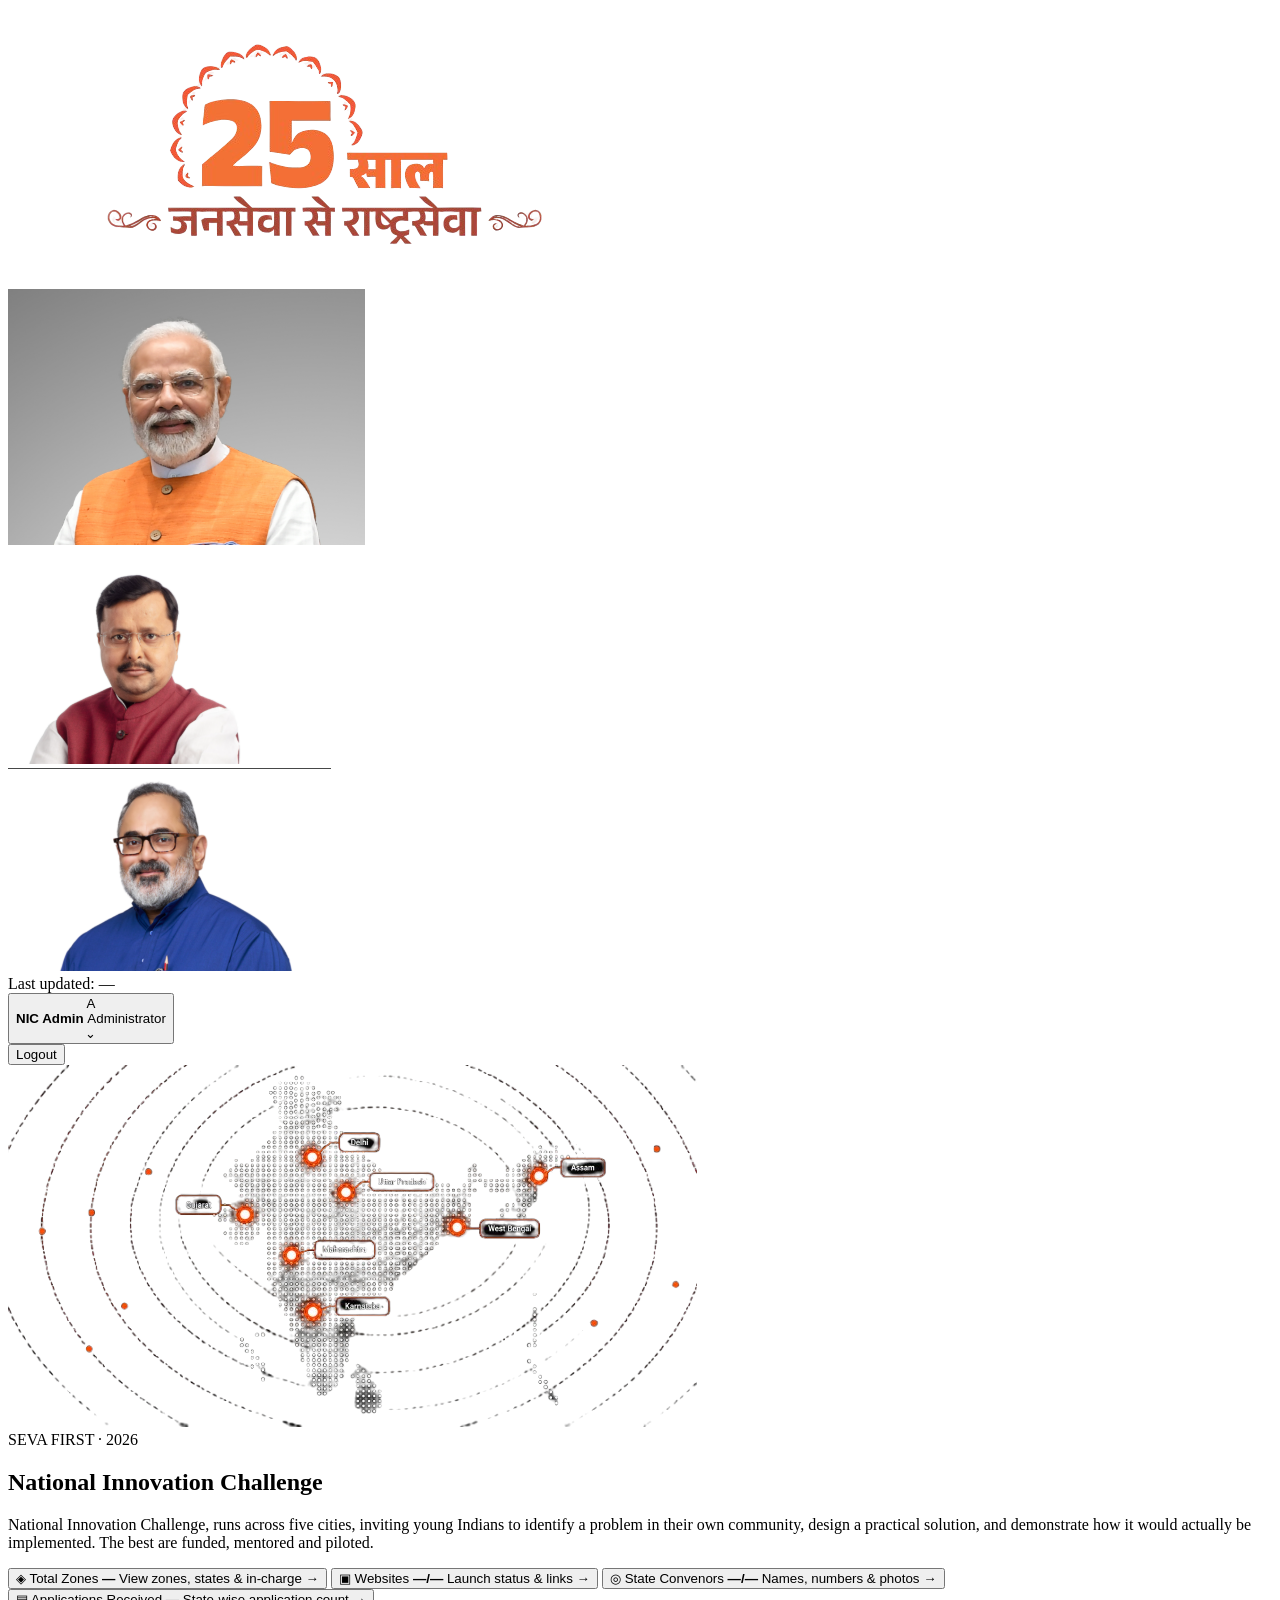
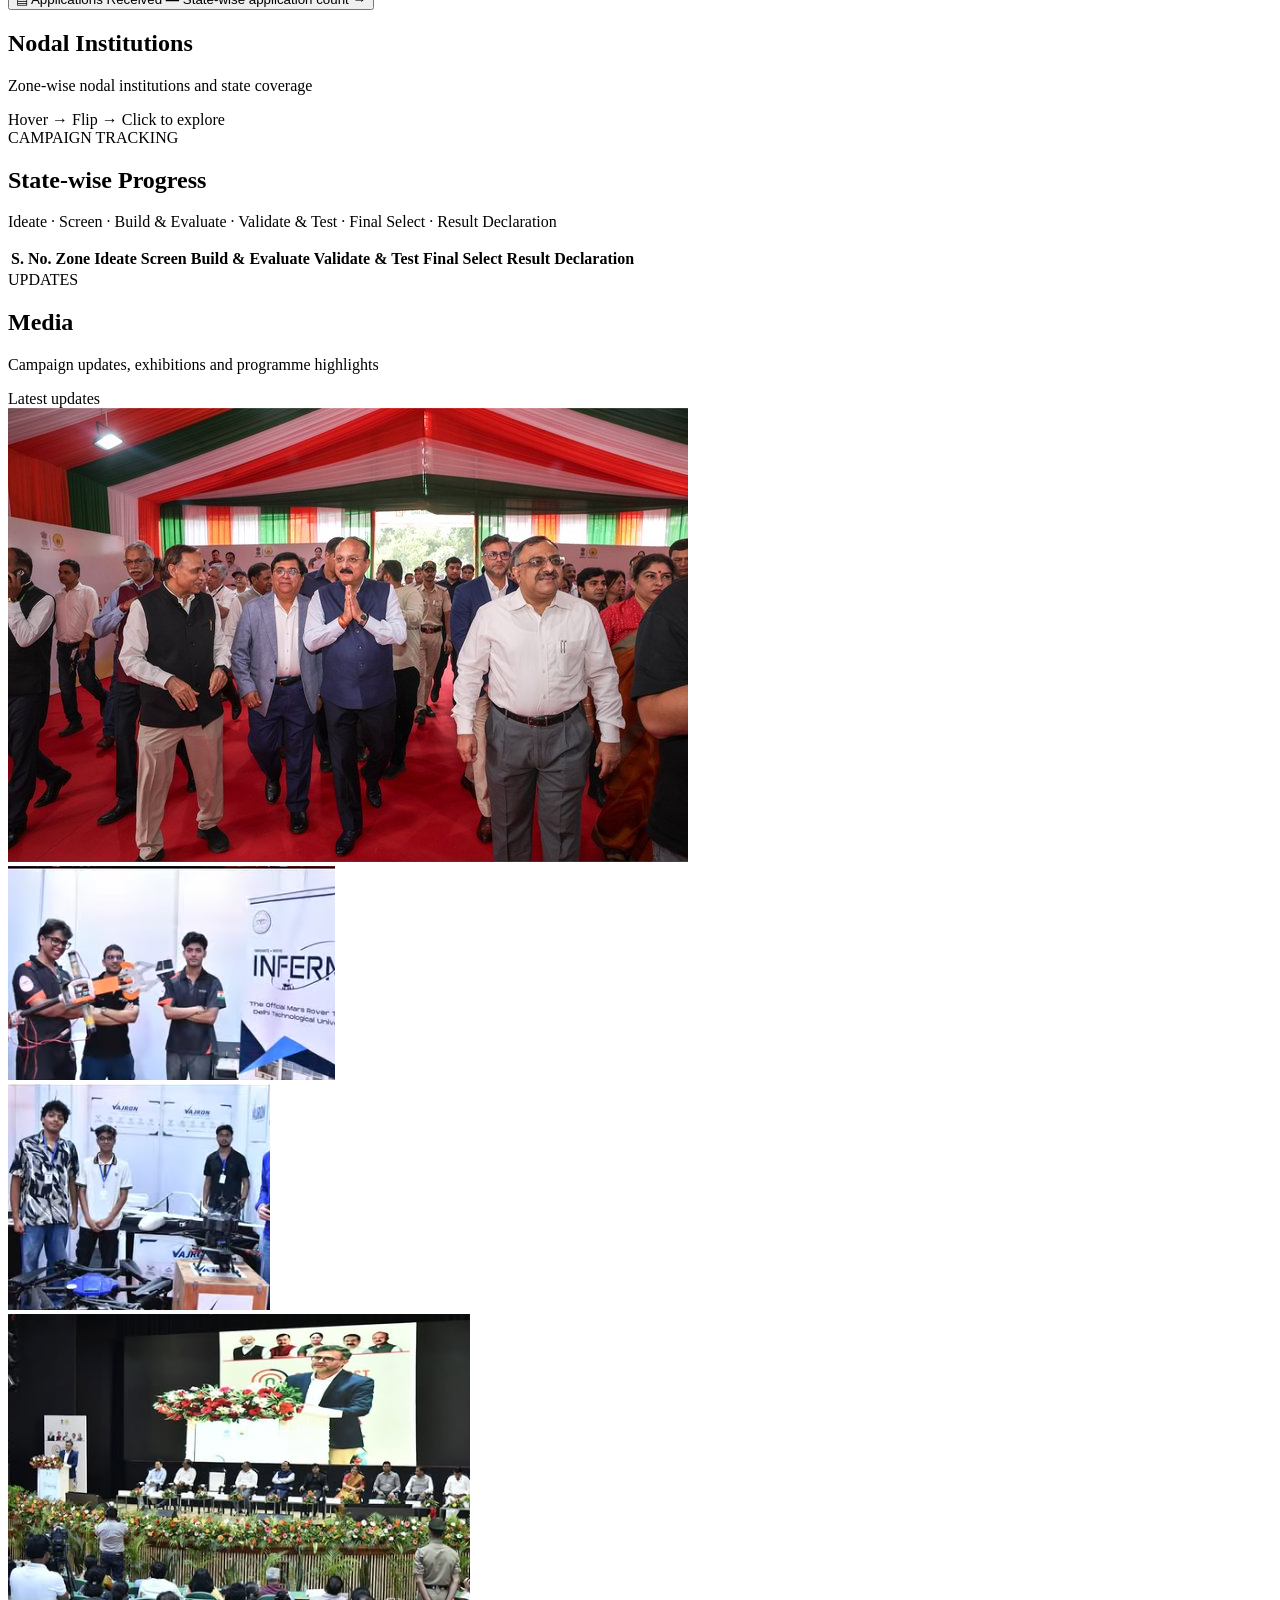
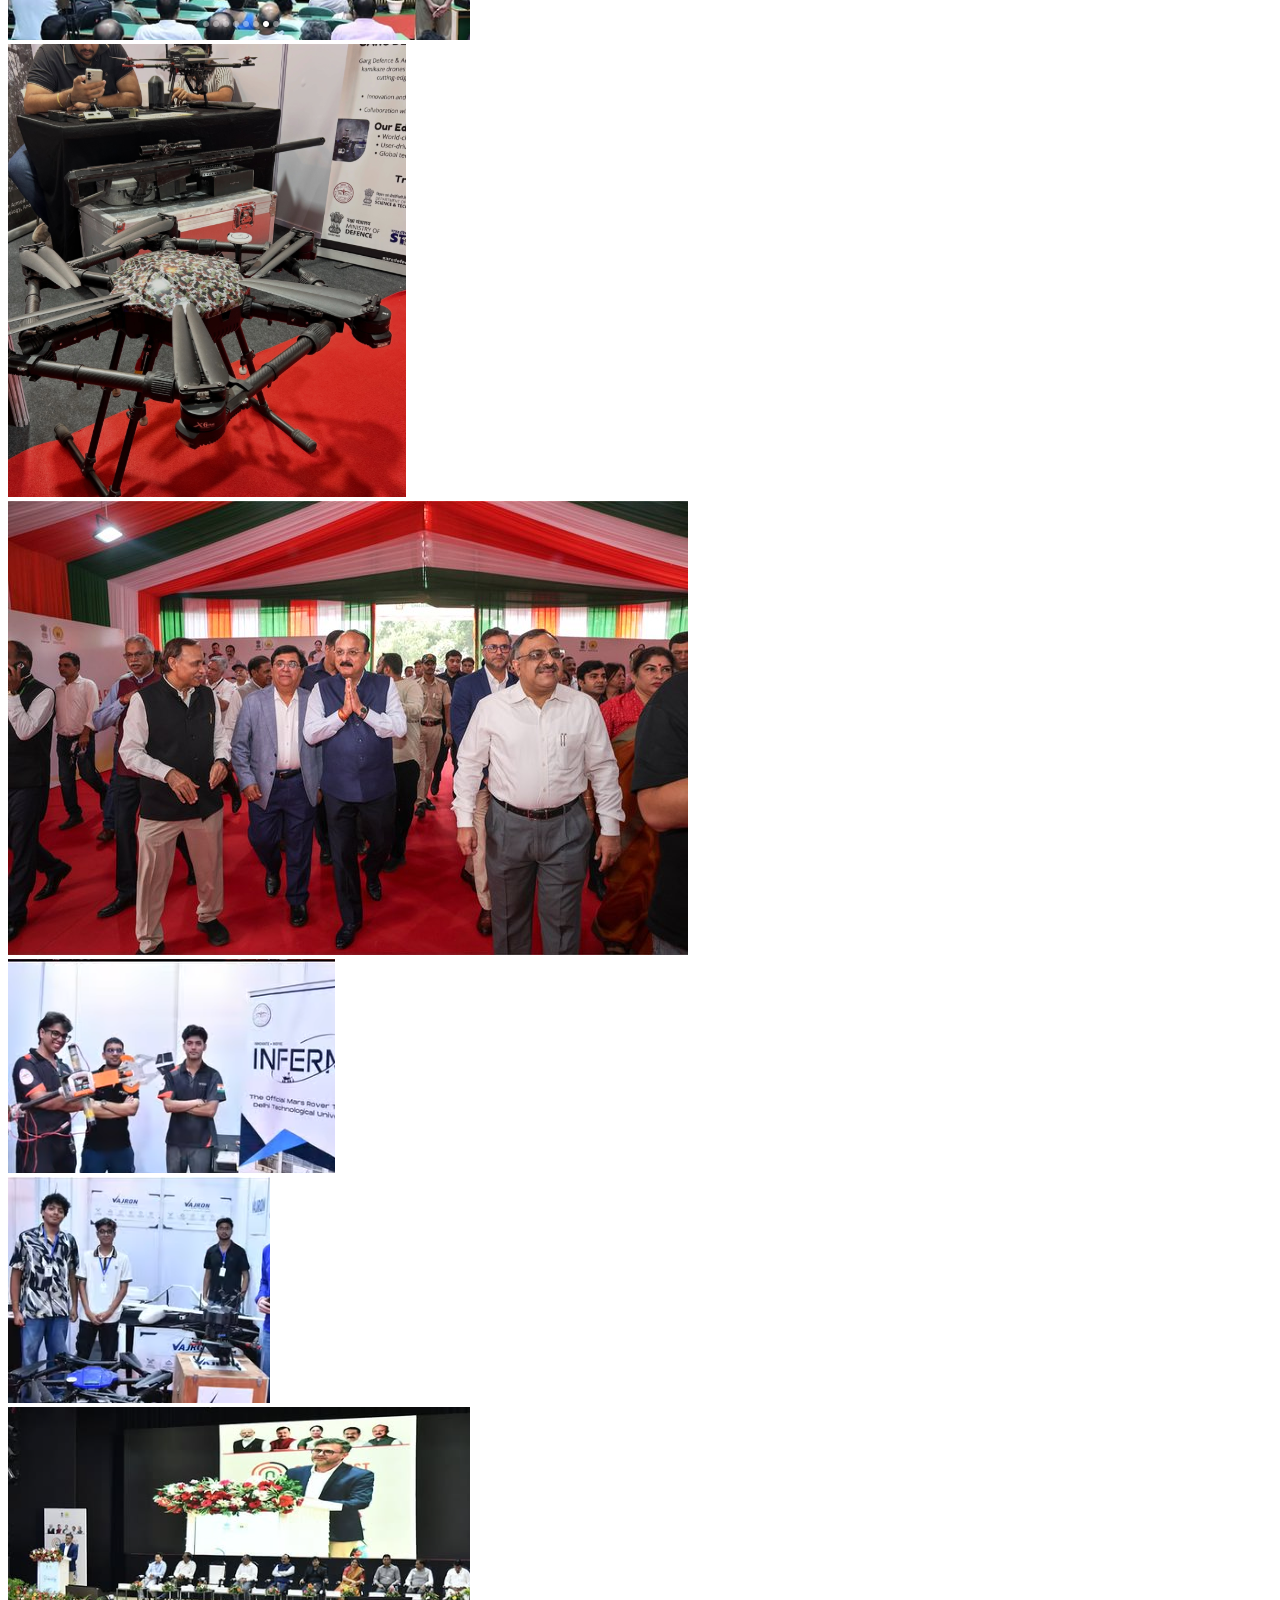
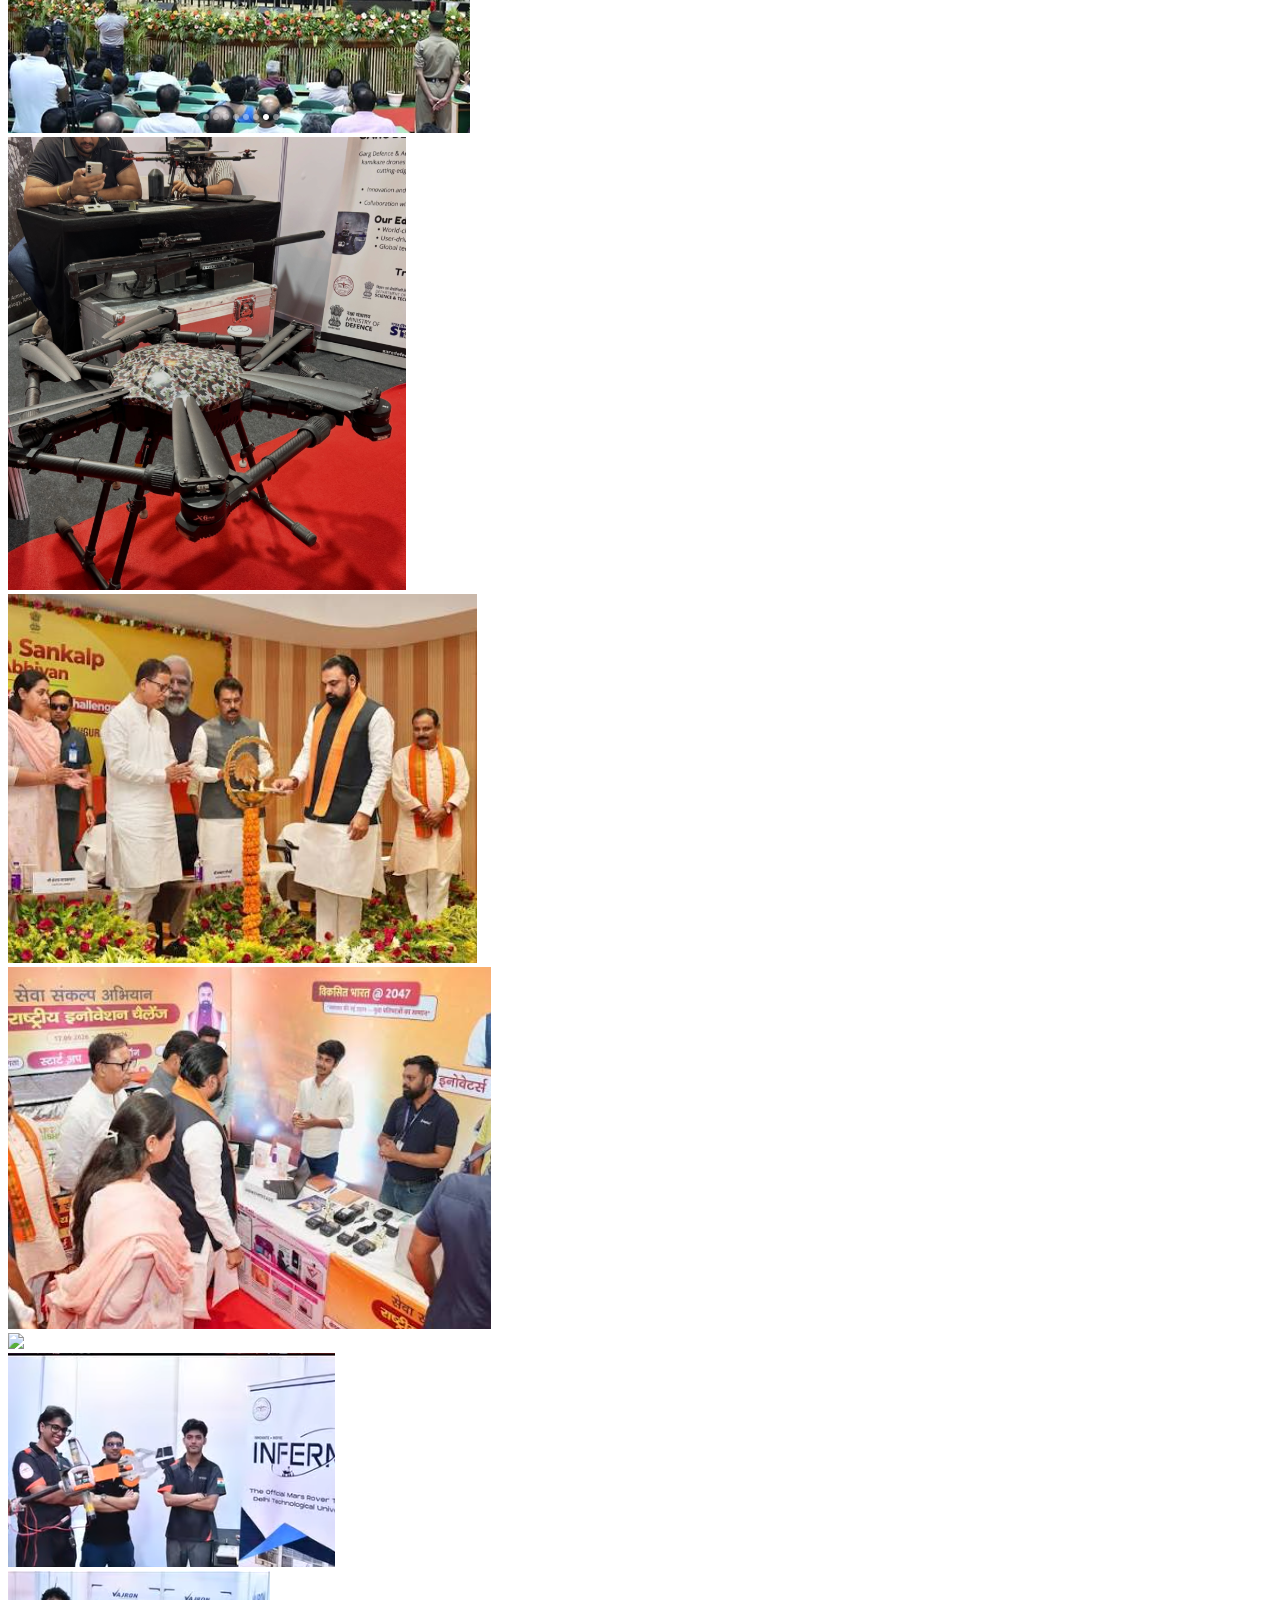
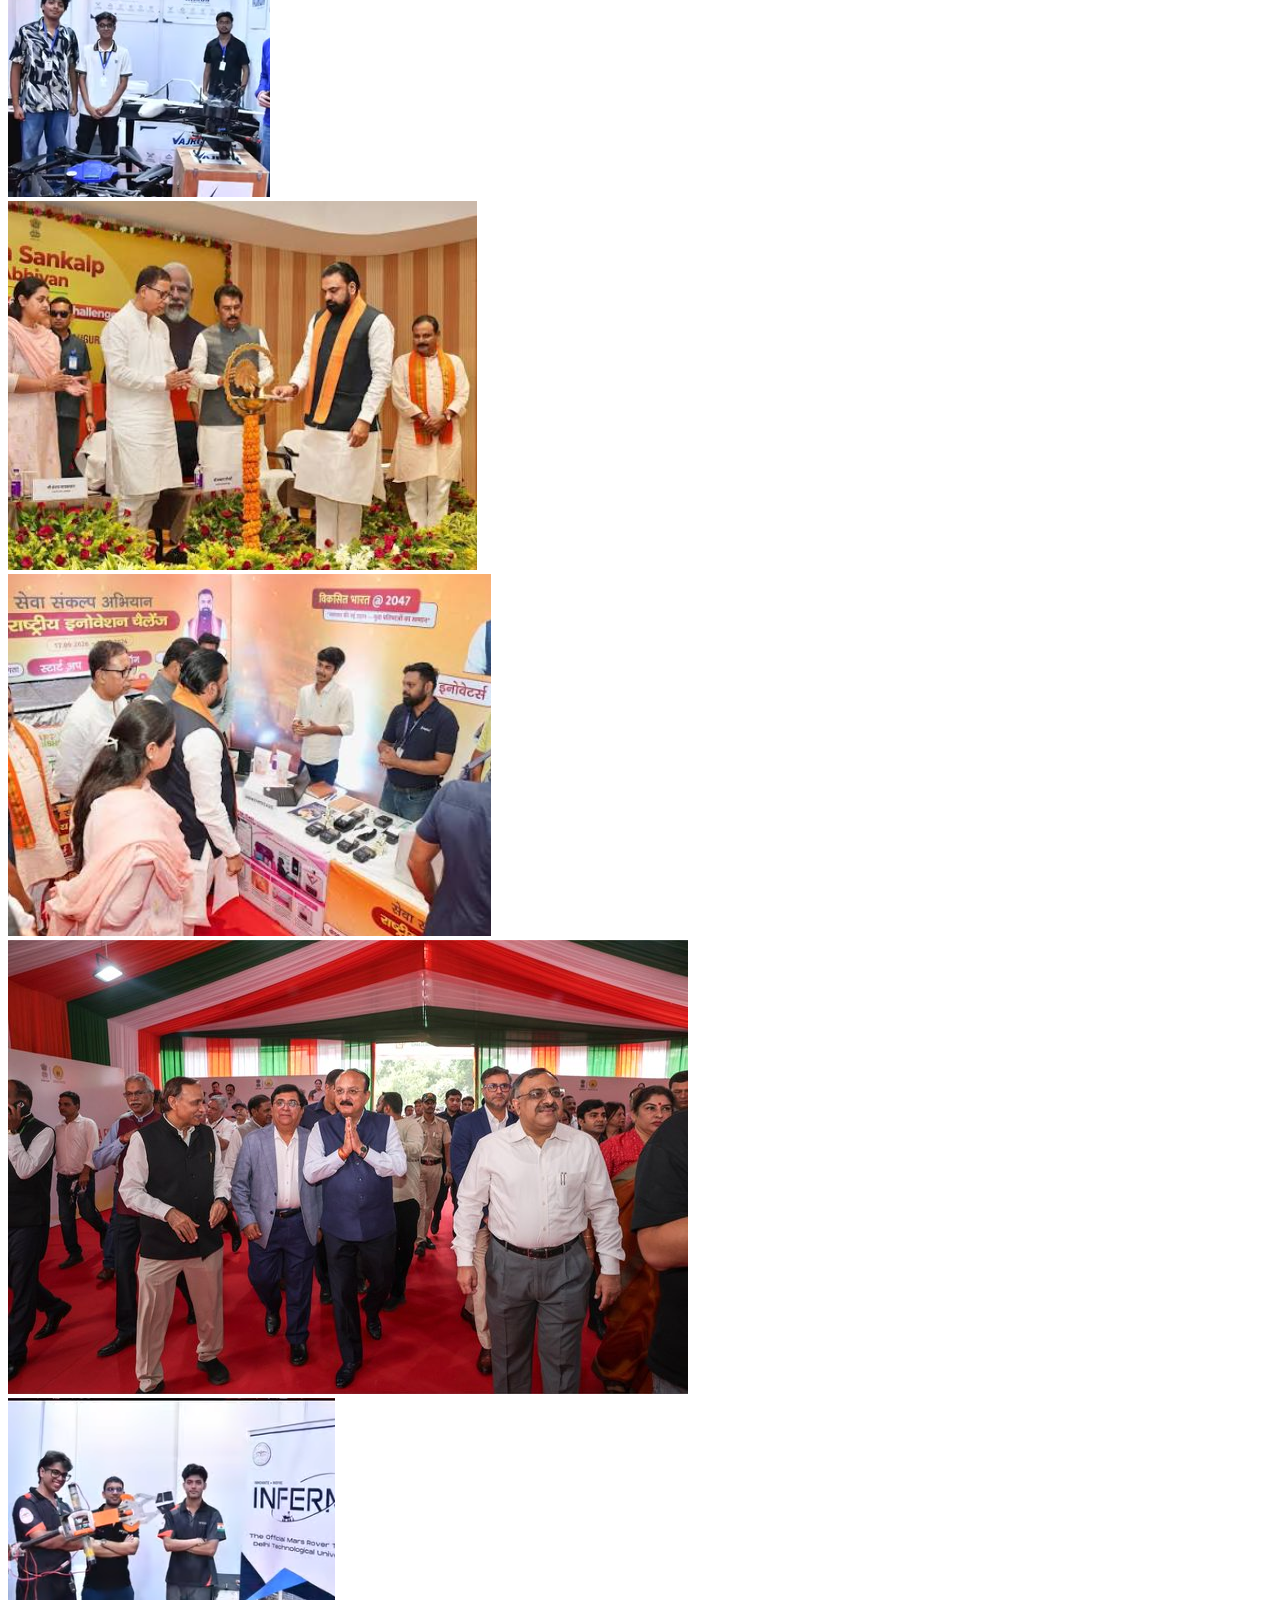
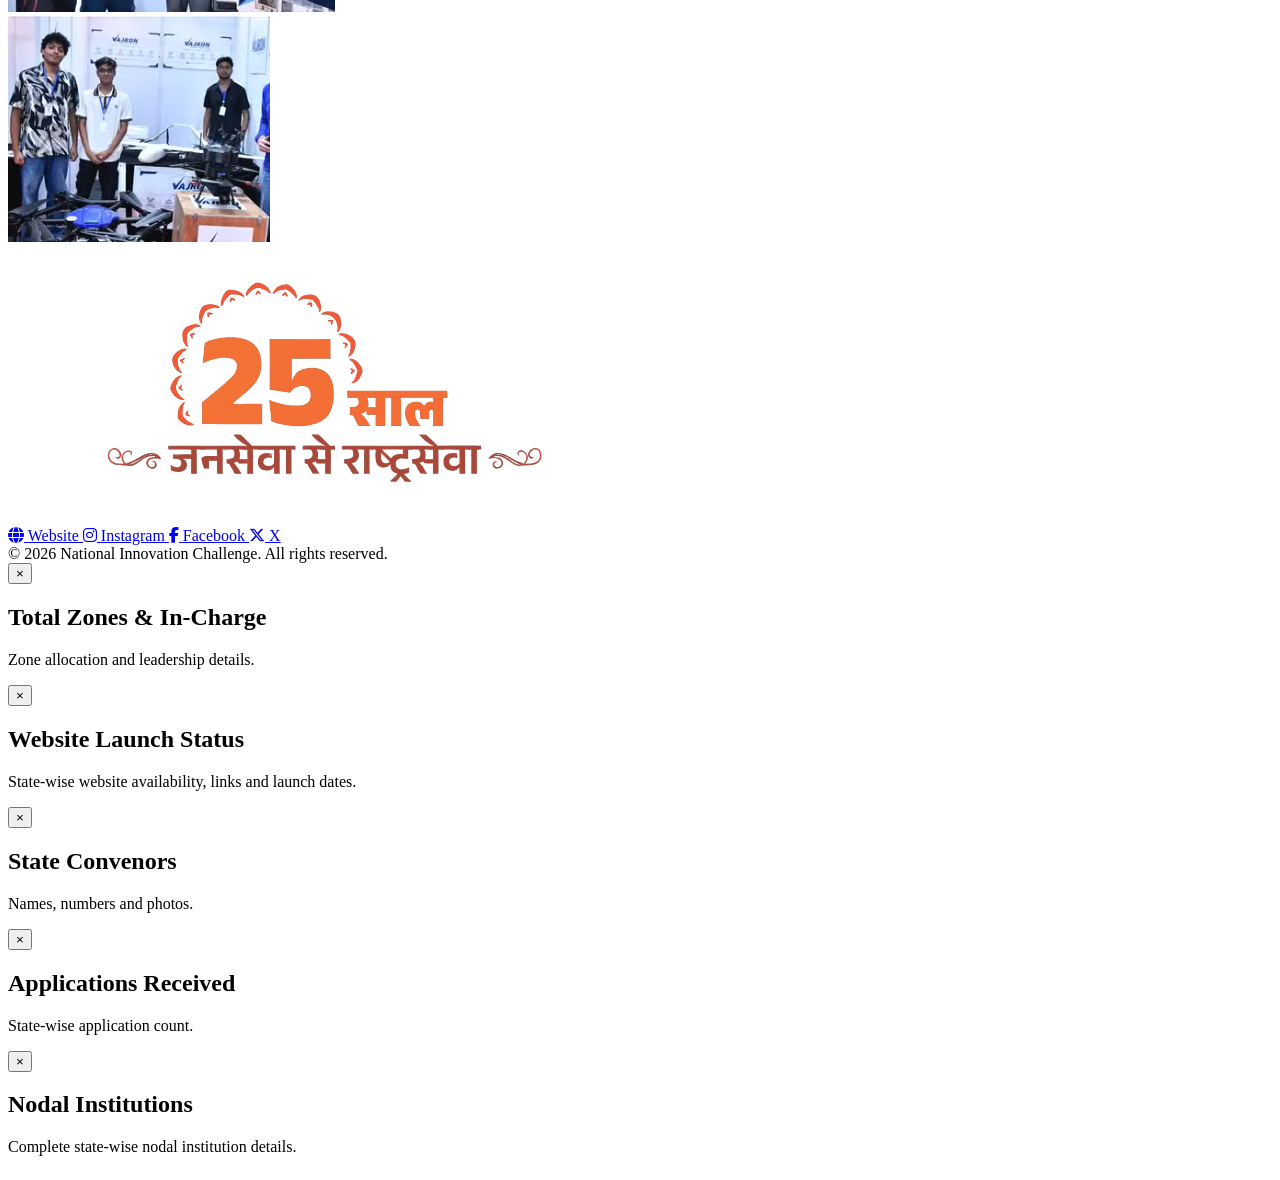
==== index.html @ 3cfcc177 "Add files via upload" ====
<!DOCTYPE html>
<html lang="en">

<head>
  <meta charset="UTF-8">
  <meta name="viewport" content="width=device-width, initial-scale=1.0">
  <link
  rel="stylesheet"
  href="https://cdnjs.cloudflare.com/ajax/libs/font-awesome/6.5.2/css/all.min.css"
>

  <title>National Innovation Challenge Dashboard</title>

  <link rel="stylesheet" href="css/style.css">
</head>

<body>

  <div class="page">

    <!-- =====================================================
         TOP BAR
    ====================================================== -->

    <header class="topbar">

      <!-- LEFT: LOGO + PEOPLE -->

      <div class="topbar-left">

        <div class="brand-container">
          <img
            src="images/logo.png"
            alt="Seva Logo"
            class="brand-logo"
          >
        </div>

        <div class="topbar-divider"></div>

        <div class="leader-group">

          <div class="leader-photo">
            <img
              src="..\images\modiji.png"
              alt="Narendra Modi"
            >
          </div>

          <div class="leader-photo">
            <img
              src="..\images\nn.png"
              alt="Nitin Nabin"
            >
          </div>

          <div class="leader-photo">
            <img
              src="..\images\rc.png"
              alt="Rajeev Chandrasekhar"
            >
          </div>

        </div>

      </div>


      <!-- RIGHT: LAST UPDATED ABOVE ADMIN -->

      <div class="topbar-right">

        <div class="admin-meta">

          <div class="last-updated">
            Last updated:
            <span id="lastUpdated">—</span>
          </div>

          <div class="user-menu">

            <button
              class="user-profile"
              id="userProfileButton"
              type="button"
            >

              <div
                class="user-avatar"
                id="userAvatar"
              >
                A
              </div>

              <div class="user-info">

                <strong id="userName">
                  NIC Admin
                </strong>

                <span id="userRole">
                  Administrator
                </span>

              </div>

              <span class="dropdown-arrow">
               ⌄
              </span>

            </button>


            <div
              class="user-dropdown"
              id="userDropdown"
            >

              <button
                id="logoutButton"
                type="button"
              >
                Logout
              </button>

            </div>

          </div>

        </div>

      </div>

    </header>


    <!-- =====================================================
         HERO
    ====================================================== -->

    <section class="overview-section">

      <div class="overview-map">
        <img
          src="images/map.png"
          alt="National Innovation Challenge map"
        >
      </div>


      <div class="overview-content">

        <div class="overview-heading">

          <span class="overview-kicker">
            SEVA FIRST · 2026
          </span>

          <h1>
            National Innovation Challenge
          </h1>

          <p>
            National Innovation Challenge, runs across five cities,
inviting young Indians to identify a problem in their own community, design a practical solution, and
demonstrate how it would actually be implemented. The best are funded, mentored and piloted.
          </p>

        </div>


        <!-- =================================================
             METRIC CARDS
        ================================================== -->

        <section class="cards overview-cards">


          <!-- ZONES -->

          <button
            class="metric-card"
            type="button"
            data-modal="zonesModal"
          >

            <span class="card-icon">
              ◈
            </span>

            <span class="card-label">
              Total Zones
            </span>

            <strong
              class="card-value"
              id="zonesValue"
            >
              —
            </strong>

            <span class="card-note">
              View zones, states & in-charge
              <span class="card-arrow">→</span>
            </span>

          </button>


          <!-- WEBSITES -->

          <button
            class="metric-card"
            type="button"
            data-modal="websiteModal"
          >

            <span class="card-icon">
              ▣
            </span>

            <span class="card-label">
              Websites
            </span>

            <strong class="card-value">
              <span id="webReady">—</span>/<span id="webTotal">—</span>
            </strong>

            <span class="card-note">
              Launch status & links
              <span class="card-arrow">→</span>
            </span>

          </button>


          <!-- CONVENORS -->

          <button
            class="metric-card"
            type="button"
            data-modal="convenorModal"
          >

            <span class="card-icon">
              ◎
            </span>

            <span class="card-label">
              State Convenors
            </span>

            <strong class="card-value">
              <span id="convFilled">—</span>/<span id="convTotal">—</span>
            </strong>

            <span class="card-note">
              Names, numbers & photos
              <span class="card-arrow">→</span>
            </span>

          </button>


          <!-- APPLICATIONS -->

          <button
            class="metric-card"
            type="button"
            data-modal="applicationsModal"
          >

            <span class="card-icon">
              ▤
            </span>

            <span class="card-label">
              Applications Received
            </span>

            <strong
              class="card-value"
              id="appTotal"
            >
              —
            </strong>

            <span class="card-note">
              State-wise application count
              <span class="card-arrow">→</span>
            </span>

          </button>

        </section>

      </div>

    </section>


    <!-- =====================================================
         MAIN
    ====================================================== -->

    <main class="dashboard-main">


      <!-- ===================================================
           2. NODAL INSTITUTIONS
      ==================================================== -->

      <section class="panel nodal-panel">

        <div class="panel-heading nodal-heading">

          <div>

            <h2>
              Nodal Institutions
            </h2>

            <p>
              Zone-wise nodal institutions and state coverage
            </p>

          </div>

          <span class="section-hint">
            Hover → Flip → Click to explore
          </span>

        </div>


        <div
          class="zone-card-grid"
          id="nodalZoneCards"
        ></div>

      </section>


      <!-- ===================================================
           3. STATE-WISE PROGRESS
      ==================================================== -->

      <section class="panel timeline-panel">

        <div class="panel-heading timeline-heading">

          <div>

            <span class="section-kicker">
              CAMPAIGN TRACKING
            </span>

            <h2>
              State-wise Progress
            </h2>

            <p>
              Ideate · Screen · Build & Evaluate ·
              Validate & Test · Final Select ·
              Result Declaration
            </p>

          </div>

        </div>


        <div class="table-wrap timeline-table-wrap">

          <table id="stageTable">

            <thead>

              <tr>

                <th>S. No.</th>

                <th>
                  Zone
                </th>

                <th>
                  Ideate
                </th>

                <th>
                  Screen
                </th>

                <th>
                  Build & Evaluate
                </th>

                <th>
                  Validate & Test
                </th>

                <th>
                  Final Select
                </th>

                <th>
                  Result Declaration
                </th>

              </tr>

            </thead>

            <tbody></tbody>

          </table>

        </div>

      </section>


<!-- ===================================================
     4. MEDIA
==================================================== -->

<section class="panel media-panel">

  <div class="panel-heading">

    <div>

      <span class="section-kicker">
        UPDATES
      </span>

      <h2>
        Media
      </h2>

      <p>
        Campaign updates, exhibitions and programme highlights
      </p>

    </div>

    <span class="section-hint">
      Latest updates
    </span>

  </div>


<div class="media-carousel">

  <!-- TOP ROW — RIGHT TO LEFT -->
  <div class="media-track-wrap">
    <div class="media-track media-track-top">

      <div class="media-slide">
        <img src="images/media1.jpg" alt="">
      </div>

      <div class="media-slide">
        <img src="images/media2.png" alt="">
      </div>

      <div class="media-slide">
        <img src="images/media3.png" alt="">
      </div>

      <div class="media-slide">
        <img src="images/media4.png" alt="">
      </div>

      <div class="media-slide">
        <img src="images/media5.png" alt="">
      </div>

      <!-- DUPLICATE -->
      <div class="media-slide">
        <img src="images/media1.jpg" alt="">
      </div>

      <div class="media-slide">
        <img src="images/media2.png" alt="">
      </div>

      <div class="media-slide">
        <img src="images/media3.png" alt="">
      </div>

      <div class="media-slide">
        <img src="images/media4.png" alt="">
      </div>

      <div class="media-slide">
        <img src="images/media5.png" alt="">
      </div>

    </div>
  </div>


  <!-- BOTTOM ROW — LEFT TO RIGHT -->
  <div class="media-track-wrap">
    <div class="media-track media-track-bottom">

      <div class="media-slide">
        <img src="images/media6.png" alt="">
      </div>

      <div class="media-slide">
        <img src="images/media7.png" alt="">
      </div>

      <div class="media-slide">
        <img src="images/media1.jpg alt="">
      </div>

      <div class="media-slide">
        <img src="images/media2.png" alt="">
      </div>

      <div class="media-slide">
        <img src="images/media3.png" alt="">
      </div>

      <!-- DUPLICATE -->
      <div class="media-slide">
        <img src="images/media6.png" alt="">
      </div>

      <div class="media-slide">
        <img src="images/media7.png" alt="">
      </div>

      <div class="media-slide">
        <img src="images/media1.jpg" alt="">
      </div>

      <div class="media-slide">
        <img src="images/media2.png" alt="">
      </div>

      <div class="media-slide">
        <img src="images/media3.png" alt="">
      </div>

    </div>
  </div>

</div>

</section>


    <!-- =====================================================
     FOOTER
====================================================== -->

<footer class="site-footer">

  <!-- LOGO -->
  <a
    target="_blank"
    rel="noopener noreferrer"
    class="footer-logo"
    aria-label="National Innovation Challenge Website"
  >
    <img
      src="images/logo.png"
      alt="National Innovation Challenge"
    >
  </a> 

  <div class="footer-links">

  <a href="https://mybharat.gov.in/vo/pages/event_detail?event_name=SEVA-SANKALP-ABHIYAN-2026&key=472217983472" target="_blank" class="social-btn website">
    <i class="fa-solid fa-globe"></i>
    <span>Website</span>
  </a>

  <a href="https://www.instagram.com/mybharatgov/" target="_blank" class="social-btn instagram">
    <i class="fa-brands fa-instagram"></i>
    <span>Instagram</span>
  </a>

  <a href="https://www.facebook.com/mybharathq/" target="_blank" class="social-btn facebook">
    <i class="fa-brands fa-facebook-f"></i>
    <span>Facebook</span>
  </a>

  <a href="https://x.com/MYBharatHQ/" target="_blank" class="social-btn twitter">
    <i class="fa-brands fa-x-twitter"></i>
    <span>X</span>
  </a>

</div>

<!-- LINE -->
<div class="footer-line"></div>

<!-- COPYRIGHT -->
<div class="footer-copy">
  © 2026 National Innovation Challenge. All rights reserved.
</div>


    <!-- =====================================================
         ZONES MODAL
    ====================================================== -->

    <div
      class="modal"
      id="zonesModal"
    >

      <div class="modal-content modal-large">

        <button
          class="close-button"
          data-close="zonesModal"
          type="button"
        >
          ×
        </button>

        <h2>
          Total Zones & In-Charge
        </h2>

        <p>
          Zone allocation and leadership details.
        </p>

        <div class="table-wrap">
          <table id="zonesTable"></table>
        </div>

      </div>

    </div>


    <!-- =====================================================
         WEBSITE MODAL
    ====================================================== -->

    <div
      class="modal"
      id="websiteModal"
    >

      <div class="modal-content modal-large">

        <button
          class="close-button"
          data-close="websiteModal"
          type="button"
        >
          ×
        </button>

        <h2>
          Website Launch Status
        </h2>

        <p>
          State-wise website availability, links and launch dates.
        </p>

        <div class="table-wrap">
          <table id="websiteTable"></table>
        </div>

      </div>

    </div>


    <!-- =====================================================
         CONVENOR MODAL
    ====================================================== -->

    <div
      class="modal"
      id="convenorModal"
    >

      <div class="modal-content modal-large">

        <button
          class="close-button"
          data-close="convenorModal"
          type="button"
        >
          ×
        </button>

        <h2>
          State Convenors
        </h2>

        <p>
          Names, numbers and photos.
        </p>

        <div class="table-wrap">
          <table id="convenorTable"></table>
        </div>

      </div>

    </div>


    <!-- =====================================================
         APPLICATIONS MODAL
    ====================================================== -->

    <div
      class="modal"
      id="applicationsModal"
    >

      <div class="modal-content modal-large">

        <button
          class="close-button"
          data-close="applicationsModal"
          type="button"
        >
          ×
        </button>

        <h2>
          Applications Received
        </h2>

        <p>
          State-wise application count.
        </p>

        <div class="table-wrap">
          <table id="applicationsTable"></table>
        </div>

      </div>

    </div>


    <!-- =====================================================
         NODAL DETAIL MODAL
    ====================================================== -->

    <div
      class="modal"
      id="nodalDetailModal"
    >

      <div class="modal-content modal-large">

        <button
          class="close-button"
          data-close="nodalDetailModal"
          type="button"
        >
          ×
        </button>

        <h2 id="nodalDetailTitle">
          Nodal Institutions
        </h2>

        <p>
          Complete state-wise nodal institution details.
        </p>

        <div class="table-wrap">
          <table id="nodalDetailTable"></table>
        </div>

      </div>

    </div>


  </div>


  <script src="js/data.js"></script>
  <script src="js/app.js"></script>

</body>

</html>
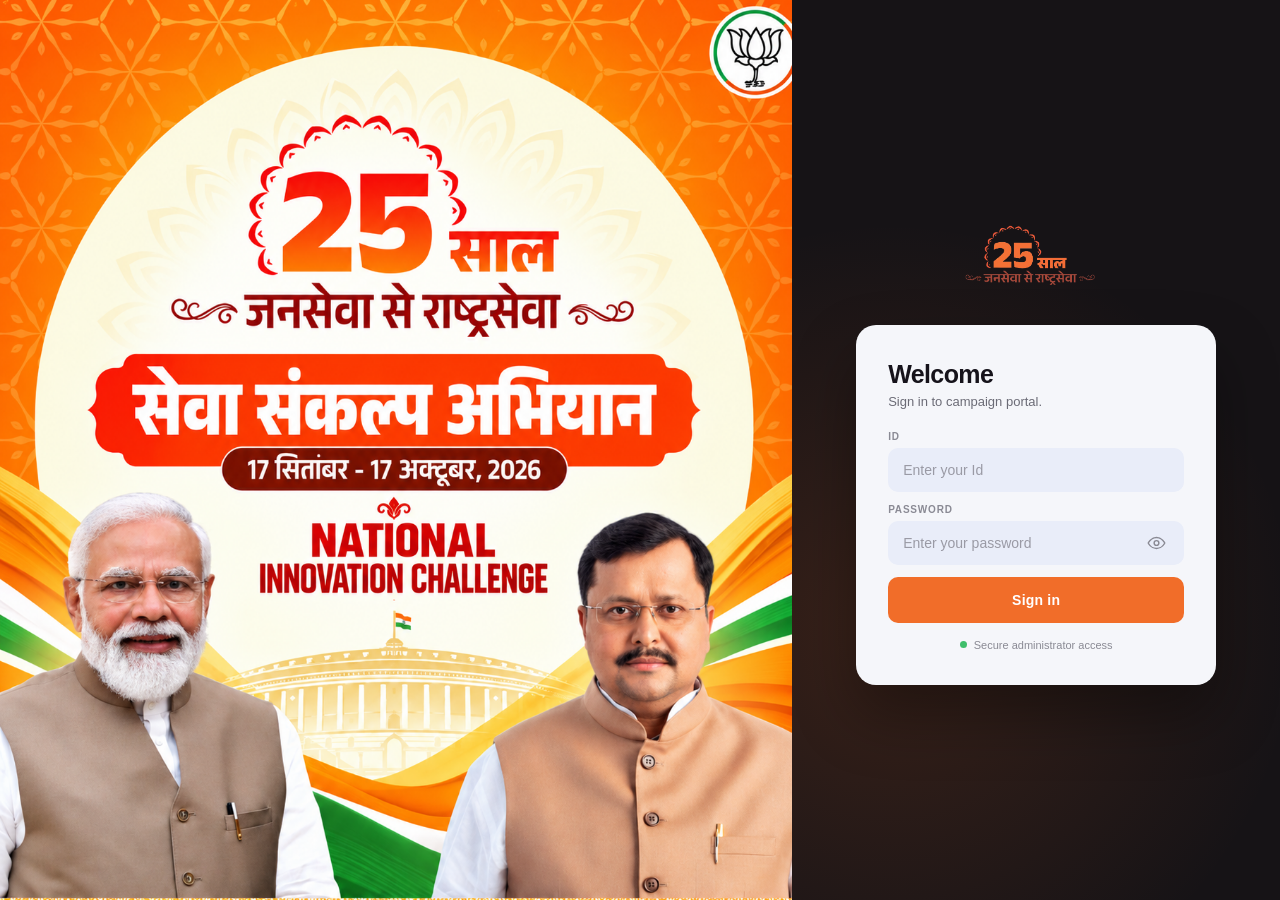
==== commit 2bc3861d: "Update index.html" ====
--- a/index.html
+++ b/index.html
@@ -8,7 +8,11 @@
   rel="stylesheet"
   href="https://cdnjs.cloudflare.com/ajax/libs/font-awesome/6.5.2/css/all.min.css"
 >
-
+<script>
+    if (sessionStorage.getItem("sevaLoggedIn") !== "true") {
+      window.location.replace("login.html");
+    }
+  </script>
   <title>National Innovation Challenge Dashboard</title>
 
   <link rel="stylesheet" href="css/style.css">
@@ -797,4 +801,4 @@
 
 </body>
 
-</html>+</html>
--- a/css/style.css
+++ b/css/style.css
@@ -0,0 +1,1848 @@
+/* ==========================================================
+   RESET
+========================================================== */
+
+* {
+  box-sizing: border-box;
+}
+
+html,
+body {
+  margin: 0;
+  padding: 0;
+  min-height: 100%;
+}
+
+body {
+  background: #08090b;
+  color: #ffffff;
+  font-family:
+    Inter,
+    ui-sans-serif,
+    system-ui,
+    -apple-system,
+    BlinkMacSystemFont,
+    "Segoe UI",
+    sans-serif;
+}
+
+button,
+input,
+select {
+  font: inherit;
+}
+
+button {
+  cursor: pointer;
+}
+
+img {
+  max-width: 100%;
+  display: block;
+}
+
+
+/* ==========================================================
+   PAGE
+========================================================== */
+
+.page {
+  width: 100%;
+  padding: 20px 30px 30px;
+}
+
+
+/* =====================================================
+   TOP BAR
+===================================================== */
+
+
+.topbar {
+  position: relative;
+  z-index: 100;
+
+  display: flex;
+  align-items: center;
+  justify-content: space-between;
+
+  min-height: 155px;
+  height: auto;
+
+  padding: 16px 35px;
+  box-sizing: border-box;
+}
+
+
+/* LEFT SIDE */
+
+.topbar-left {
+  display: flex;
+  align-items: center;
+  gap: 25px;
+}
+
+
+/* LOGO */
+
+.brand-container {
+  display: flex;
+  align-items: center;
+  justify-content: center;
+  width: 150px;
+}
+
+.brand-logo {
+  width: 180px;
+  height: auto;
+  object-fit: contain;
+}
+
+
+/* DIVIDER */
+
+.topbar-divider {
+  width: 2px;
+  height: 85px;
+  background: #353941;
+}
+
+
+/* LEADERS */
+
+.leader-group {
+  display: flex;
+  align-items: center;
+  gap: 24px;
+}
+
+
+.leader-photo {
+  width: 75px;
+  height: 75px;
+
+  border-radius: 50%;
+  overflow: hidden;
+
+  border: 2px solid #ff5a00;
+  box-shadow: 0 0 0 7px rgba(255, 90, 0, 0.08);
+
+  display: flex;
+  align-items: center;
+  justify-content: center;
+}
+
+
+/* ZOOM THE ACTUAL PHOTOS */
+
+.leader-photo img {
+  width: 100%;
+  height: 100%;
+
+  object-fit: cover;
+
+  /* THIS controls how zoomed the people are */
+  transform: scale(1.08);
+
+  display: block;
+}
+
+
+/* INDIVIDUAL ADJUSTMENTS */
+
+.leader-photo:nth-child(1) img {
+  transform: scale(1.15);
+}
+
+.leader-photo:nth-child(2) img {
+  transform: scale(1.18);
+}
+
+.leader-photo:nth-child(3) img {
+  transform: scale(1.15);
+}
+
+
+/* =====================================================
+   RIGHT SIDE
+===================================================== */
+
+.topbar-right {
+  position: relative;
+  z-index: 200;
+}
+
+.admin-meta {
+  display: flex;
+  flex-direction: column;
+  align-items: flex-end;
+  gap: 12px;
+}
+
+.last-updated {
+  font-size: 9px;
+  color: #8d939e;
+  white-space: nowrap;
+}
+
+.user-menu {
+  position: relative;
+  z-index: 300;
+}
+
+.user-profile {
+  min-width: 155px;
+  height: 43px;
+
+  padding: 5px 10px;
+
+  display: flex;
+  align-items: center;
+  gap: 9px;
+
+  border: 1px solid #303640;
+  border-radius: 12px;
+
+  background: #171a1f;
+  color: #ffffff;
+}
+
+.user-profile:hover {
+  border-color: #ff5a16;
+}
+
+.user-avatar {
+  width: 31px;
+  height: 31px;
+
+  display: flex;
+  align-items: center;
+  justify-content: center;
+
+  border-radius: 50%;
+
+  background: #f45b1a;
+  color: white;
+
+  font-size: 13px;
+  font-weight: 800;
+}
+
+.user-info {
+  display: flex;
+  flex-direction: column;
+  align-items: flex-start;
+  line-height: 1.1;
+}
+
+.user-info strong {
+  font-size: 12px;
+}
+
+.user-info span {
+  font-size: 9px;
+  color: #8f96a1;
+  margin-top: 3px;
+}
+
+.dropdown-arrow {
+  margin-left: auto;
+  color: #8c929b;
+  font-size: 15px;
+}
+
+.user-dropdown {
+  position: absolute;
+  top: calc(100% + 7px);
+  right: 0;
+
+  min-width: 155px;
+
+  padding: 6px;
+
+  display: none;
+
+  background: #171a1f;
+  border: 1px solid #303640;
+  border-radius: 10px;
+
+  box-shadow: 0 15px 40px rgba(0, 0, 0, .45);
+  z-index: 400;
+}
+
+.user-dropdown.show {
+  display: block;
+}
+
+.user-dropdown button {
+  width: 100%;
+  padding: 9px;
+
+  border: 0;
+  border-radius: 7px;
+
+  background: transparent;
+  color: #ffffff;
+
+  text-align: left;
+}
+
+.user-dropdown button:hover {
+  background: #242830;
+}
+
+
+/* ==========================================================
+   HERO / OVERVIEW
+========================================================== */
+
+.overview-section {
+  position: relative;
+  z-index: 1;
+
+  margin-top: 22px;
+
+  min-height: 500px;
+
+  overflow: hidden;
+
+  background: #090b0d;
+
+  border: 1px solid #ff5a16;
+  border-radius: 22px;
+}
+
+.overview-map {
+  position: absolute;
+  inset: 0;
+
+  display: flex;
+  align-items: center;
+  justify-content: center;
+
+  overflow: hidden;
+
+  pointer-events: none;
+}
+
+.overview-map img {
+  width: 67%;
+  max-width: 880px;
+
+  height: auto;
+
+  object-fit: contain;
+
+  opacity: .45;
+
+  transform: translate(30%, -10%) scale(.92);
+
+  filter:
+    brightness(.78)
+    contrast(1.15);
+}
+
+.overview-content {
+  position: relative;
+  z-index: 2;
+
+  height: 100%;
+
+  padding: 42px 44px 30px;
+}
+
+.overview-heading {
+  max-width: 600px;
+}
+
+.overview-kicker {
+  display: block;
+
+  margin-bottom: 7px;
+
+  color: #ff5a16;
+
+  font-size: 10px;
+  font-weight: 800;
+  letter-spacing: 2px;
+}
+
+.overview-heading h1 {
+  margin: 0;
+
+  font-size: clamp(34px, 4vw, 48px);
+  line-height: .98;
+
+  letter-spacing: -1.7px;
+}
+
+.overview-heading p {
+  margin: 12px 0 0;
+
+  max-width: 510px;
+
+  color: #aeb4be;
+
+  font-size: 12px;
+  line-height: 1.5;
+}
+
+
+/* ==========================================================
+   METRIC CARDS
+========================================================== */
+
+.overview-cards {
+  position: absolute;
+
+  left: 44px;
+  right: 44px;
+  bottom: -210px;
+
+  display: grid;
+  grid-template-columns: repeat(4, 1fr);
+
+  gap: 14px;
+}
+
+.metric-card {
+  min-height: 137px;
+
+  padding: 18px;
+
+  display: flex;
+  flex-direction: column;
+  align-items: flex-start;
+
+  text-align: left;
+
+  border: 1px solid #30353d;
+  border-radius: 16px;
+
+  background: rgba(20, 23, 28, .96);
+
+  color: white;
+
+  transition:
+    transform .2s ease,
+    border-color .2s ease,
+    background .2s ease;
+}
+
+.metric-card:hover {
+  transform: translateY(-3px);
+
+  border-color: #ff5a16;
+
+  background: #171b20;
+}
+
+.card-icon {
+  color: #ff5a16;
+
+  font-size: 15px;
+
+  margin-bottom: 7px;
+}
+
+.card-label {
+  color: #969da8;
+
+  font-size: 10px;
+  font-weight: 800;
+
+  text-transform: uppercase;
+  letter-spacing: 1.1px;
+}
+
+.card-value {
+  margin-top: 5px;
+
+  font-size: 31px;
+  line-height: 1;
+
+  letter-spacing: -.8px;
+}
+
+.card-note {
+  margin-top: auto;
+
+  width: 100%;
+
+  display: flex;
+  align-items: center;
+  justify-content: space-between;
+
+  color: #9298a2;
+
+  font-size: 9px;
+}
+
+.card-arrow {
+  width: 29px;
+  height: 29px;
+
+  display: flex;
+  align-items: center;
+  justify-content: center;
+
+  border: 1px solid #ff5a16;
+  border-radius: 50%;
+
+  color: #ff5a16;
+
+  font-size: 15px;
+}
+.metric-card:hover .card-arrow {
+  background: #ff5a16;
+  border-color: #ff5a16;
+  color: #ffffff;
+}
+
+
+/* ==========================================================
+   MAIN
+========================================================== */
+
+.dashboard-main {
+  display: flex;
+  flex-direction: column;
+  gap: 22px;
+
+  margin-top: 22px;
+}
+
+
+/* ==========================================================
+   PANELS
+========================================================== */
+
+.panel {
+  border-radius: 22px;
+  overflow: hidden;
+}
+
+.panel-heading {
+  padding: 30px 30px 20px;
+
+  display: flex;
+  align-items: flex-end;
+  justify-content: space-between;
+
+  gap: 20px;
+}
+
+.panel-heading h2 {
+  margin: 3px 0 5px;
+
+  font-size: 28px;
+  letter-spacing: -.7px;
+}
+
+.panel-heading p {
+  margin: 0;
+
+  font-size: 10px;
+  color: #858c96;
+}
+
+.section-kicker {
+  color: #ff5a16;
+
+  font-size: 9px;
+  font-weight: 800;
+
+  letter-spacing: 1.8px;
+}
+
+.section-hint {
+  font-size: 10px;
+  color: #888f99;
+
+  white-space: nowrap;
+}
+
+
+/* ==========================================================
+   NODAL INSTITUTIONS — WHITE
+========================================================== */
+
+.nodal-panel {
+  padding-bottom: 32px;
+
+  background: #f7f7f4;
+  color: #111318;
+
+  border: 1px solid #deded9;
+}
+
+.nodal-heading {
+  color: #111318;
+}
+
+.nodal-heading h2 {
+  color: #111318;
+}
+
+.nodal-heading p {
+  color: #767b83;
+}
+
+.nodal-panel .section-hint {
+  color: #686d75;
+}
+
+.zone-card-grid {
+  padding: 0 30px;
+
+  display: grid;
+  grid-template-columns: repeat(4, minmax(0, 1fr));
+
+  gap: 32px;
+}
+
+/* ==========================================================
+   NODAL INSTITUTION FLIP CARDS — IMAGE FRONT
+========================================================== */
+
+.zone-card {
+  height: 200px;
+  perspective: 1100px;
+  cursor: pointer;
+}
+
+.zone-card-inner {
+  position: relative;
+  width: 100%;
+  height: 100%;
+  transition: transform 0.55s ease;
+  transform-style: preserve-3d;
+}
+
+.zone-card:hover .zone-card-inner {
+  transform: rotateY(180deg);
+}
+
+
+/* ==========================================================
+   FRONT
+========================================================== */
+
+.zone-card-front {
+  position: absolute;
+  inset: 0;
+
+  overflow: hidden;
+
+  border-radius: 17px;
+
+  backface-visibility: hidden;
+
+  color: white;
+}
+
+
+/* BACKGROUND IMAGE */
+
+.zone-card-bg {
+  position: absolute;
+  inset: 0;
+
+  width: 100%;
+  height: 100%;
+
+  object-fit: cover;
+
+  z-index: 0;
+}
+
+
+/* DARK GRADIENT OVER IMAGE */
+
+.zone-card-front::after {
+  content: "";
+
+  position: absolute;
+  inset: 0;
+
+  background: linear-gradient(
+    to top,
+    rgba(0, 0, 0, 0.88) 0%,
+    rgba(0, 0, 0, 0.45) 45%,
+    rgba(0, 0, 0, 0.08) 100%
+  );
+
+  z-index: 1;
+}
+
+
+/* TEXT / CONTENT LAYER */
+
+.zone-card-overlay {
+  position: relative;
+
+  z-index: 2;
+
+  width: 100%;
+  height: 100%;
+
+  padding: 20px;
+
+  box-sizing: border-box;
+
+  display: flex;
+  flex-direction: column;
+  justify-content: space-between;
+}
+
+
+/* ZONE NUMBER */
+
+.zone-number {
+  color: #ff5a16;
+
+  font-size: 12px;
+  font-weight: 800;
+
+  letter-spacing: 1.8px;
+}
+
+
+/* ZONE NAME + STATE COUNT */
+
+.zone-card-info {
+  margin-top: auto;
+}
+
+.zone-card-info h3 {
+  margin: 0 0 7px;
+
+  color: #ffffff;
+
+  font-size: 22px;
+  font-weight: 700;
+
+  letter-spacing: -0.4px;
+}
+
+.zone-card-info p {
+  margin: 0;
+
+  color: #e0e0e0;
+
+  font-size: 11px;
+}
+
+
+/* ARROW */
+
+.zone-arrow {
+  position: absolute;
+
+  right: 18px;
+  bottom: 17px;
+
+  width: 30px;
+  height: 30px;
+
+  display: flex;
+  align-items: center;
+  justify-content: center;
+
+  border: 1px solid rgba(255, 255, 255, 0.45);
+  border-radius: 50%;
+
+  color: #ff5a16;
+
+  font-size: 15px;
+
+  transition:
+    background 0.2s ease,
+    border-color 0.2s ease,
+    color 0.2s ease;
+}
+
+.zone-card:hover .zone-arrow {
+  background: #ff5a16;
+
+  border-color: #ff5a16;
+
+  color: #ffffff;
+}
+
+
+/* ==========================================================
+   BACK
+========================================================== */
+
+.zone-card-back {
+  position: absolute;
+  inset: 0;
+
+  transform: rotateY(180deg);
+
+  display: flex;
+  flex-direction: column;
+  align-items: center;
+  justify-content: center;
+
+  padding: 25px;
+
+  box-sizing: border-box;
+
+  text-align: center;
+
+  background: #ff5a16;
+
+  border-radius: 17px;
+
+  color: #ffffff;
+
+  backface-visibility: hidden;
+}
+
+.zone-card-back::before {
+  content: "";
+
+  position: absolute;
+  inset: 8px;
+
+  border: 2px solid #ffffff;
+  border-radius: 11px;
+
+  pointer-events: none;
+}
+
+.zone-card-back > span {
+  margin-bottom: 10px;
+
+  color: #ffffff;
+
+  font-size: 9px;
+  font-weight: 800;
+
+  letter-spacing: 1.6px;
+}
+
+.zone-card-back h3 {
+  margin: 0 0 16px;
+
+  color: #ffffff;
+
+  font-size: 21px;
+  font-weight: 700;
+}
+
+.click-text {
+  color: #ffffff;
+
+  font-size: 10px;
+
+  line-height: 1.5;
+}
+/* ==========================================================
+   STATE-WISE PROGRESS — BLACK
+========================================================== */
+
+.timeline-panel {
+  background: #0e1013;
+
+  color: #ffffff;
+
+  border: 1px solid #292e35;
+}
+
+.timeline-panel .panel-heading h2 {
+  color: #ffffff;
+}
+
+.timeline-panel .panel-heading p {
+  color: #858c96;
+}
+
+.timeline-panel .section-hint {
+  color: #888f99;
+}
+
+.timeline-table-wrap {
+  padding: 0 22px 25px;
+}
+
+.timeline-panel th {
+  color: #9298a2;
+
+  background: #181b20;
+
+  border-bottom: 1px solid #30353d;
+}
+
+.timeline-panel td {
+  color: #d9dce1;
+
+  border-top: 1px solid #292e35;
+}
+
+.stage-row {
+  cursor: pointer;
+
+  transition: background .15s ease;
+}
+
+.stage-row:hover {
+  background: #181b20;
+}
+
+.stage-state-button {
+  padding: 0;
+
+  border: 0;
+
+  background: transparent;
+
+  color: #ffffff;
+
+  font-weight: 700;
+
+  text-align: left;
+}
+
+.stage-date {
+  color: #aeb4be;
+
+  white-space: nowrap;
+}
+
+/* ==========================================================
+   MEDIA — TWO INFINITE ROWS
+========================================================== */
+
+.media-panel {
+  background: #f7f7f4;
+  color: #111318;
+  border: 1px solid #deded9;
+  padding-bottom: 30px;
+}
+
+.media-panel .panel-heading p {
+  color: #747981;
+}
+
+.media-carousel {
+  width: 100%;
+  padding: 0 30px;
+  box-sizing: border-box;
+}
+
+.media-track-wrap {
+  width: 100%;
+  overflow: hidden;
+  border-radius: 17px;
+  margin-bottom: 14px;
+}
+
+.media-track {
+  display: flex;
+  width: max-content;
+  gap: 12px;
+}
+
+/* TOP — RIGHT TO LEFT */
+.media-track-top {
+  animation: mediaRightToLeft 30s linear infinite;
+}
+
+/* BOTTOM — LEFT TO RIGHT */
+.media-track-bottom {
+  animation: mediaLeftToRight 30s linear infinite;
+}
+
+.media-track-wrap:hover .media-track {
+  animation-play-state: paused;
+}
+
+.media-slide {
+  flex: 0 0 260px;
+  width: 260px;
+  height: 160px;
+  box-sizing: border-box;
+}
+
+.media-slide img {
+  display: block;
+  width: 100%;
+  height: 100%;
+  object-fit: cover;
+  border-radius: 15px;
+}
+
+/* TOP */
+@keyframes mediaRightToLeft {
+  from {
+    transform: translateX(0);
+  }
+
+  to {
+    transform: translateX(-50%);
+  }
+}
+
+/* BOTTOM */
+@keyframes mediaLeftToRight {
+  from {
+    transform: translateX(-50%);
+  }
+
+  to {
+    transform: translateX(0);
+  }
+}
+
+/* ==========================================================
+   TABLET
+========================================================== */
+
+@media (max-width: 1100px) {
+
+  .media-track {
+    width: 200%;
+  }
+
+  .media-slide {
+    flex: 0 0 12.5%;
+    width: 12.5%;
+  }
+
+}
+
+
+/* ==========================================================
+   MOBILE
+========================================================== */
+
+@media (max-width: 760px) {
+
+  .media-carousel {
+    padding: 0 20px;
+  }
+
+  .media-track {
+    width: 200%;
+  }
+
+  .media-slide {
+    flex: 0 0 25%;
+    width: 25%;
+  }
+
+}
+
+/* ==========================================================
+   FOOTER
+========================================================== */
+
+.site-footer {
+  margin-top: 5px;
+  padding: 38px 20px 28px;
+  background: #17191b;
+  color: #ffffff;
+  text-align: center;
+  border-radius: 16px
+}
+
+/* LOGO */
+
+.footer-logo {
+  display: inline-flex;
+  align-items: center;
+  justify-content: center;
+  margin-bottom: 14px;
+}
+
+.footer-logo img {
+  width: 200px;
+  height: auto;
+  object-fit: contain;
+}
+
+/* ==========================================================
+   FOOTER SOCIAL BUTTONS
+========================================================== */
+
+.footer-links {
+  display: flex;
+  justify-content: center;
+  align-items: center;
+  gap: 10px;
+  margin: 18px 0;
+}
+
+.social-btn {
+  height: 38px;
+  width: 38px;
+
+  display: flex;
+  align-items: center;
+  justify-content: center;
+
+  border-radius: 22px;
+
+  background: #ffffff;
+  color: #111111;
+
+  text-decoration: none;
+
+  overflow: hidden;
+
+  transition:
+    width 0.35s ease,
+    box-shadow 0.25s ease,
+    color 0.25s ease;
+}
+
+.social-btn i {
+  min-width: 38px;
+  text-align: center;
+  font-size: 17px;
+}
+
+.social-btn span {
+  max-width: 0;
+  opacity: 0;
+
+  white-space: nowrap;
+
+  font-size: 12px;
+  font-weight: 600;
+
+  transition:
+    max-width 0.35s ease,
+    opacity 0.2s ease;
+}
+
+/* EXPAND */
+
+.social-btn:hover {
+  width: 115px;
+
+  justify-content: flex-start;
+
+  box-shadow: 0 4px 12px rgba(0, 0, 0, 0.18);
+}
+
+.social-btn:hover span {
+  max-width: 70px;
+  opacity: 1;
+}
+
+/* ==========================================================
+   ORIGINAL BRAND COLORS
+========================================================== */
+
+/* Website */
+.website i {
+  color: #111111;
+}
+
+/* Instagram */
+.instagram i {
+  color: #E4405F;
+}
+
+/* Facebook */
+.facebook i {
+  color: #1877F2;
+}
+
+/* X / Twitter */
+.twitter i {
+  color: #000000;
+}
+
+/* DIVIDER */
+
+.footer-line {
+  width: min(660px, 90%);
+  height: 1px;
+
+  margin: 22px auto 20px;
+
+  background: rgba(255, 255, 255, 0.25);
+}
+
+/* COPYRIGHT */
+
+.footer-copy {
+  font-size: 9px;
+  color: rgba(255, 255, 255, 0.7);
+}
+
+
+/* ==========================================================
+   MODALS
+========================================================== */
+
+.modal {
+  position: fixed;
+
+  inset: 0;
+
+  z-index: 100;
+
+  display: none;
+
+  align-items: center;
+  justify-content: center;
+
+  padding: 25px;
+
+  background: rgba(0, 0, 0, .72);
+
+  backdrop-filter: blur(7px);
+}
+
+.modal.open {
+  display: flex !important;
+}
+
+.modal-content {
+  position: relative;
+  width: min(1050px, 95vw);
+  max-height: 88vh;
+  overflow-x: hidden;
+  overflow-y: auto;
+  padding: 28px;
+  border: 1px solid #343941;
+  border-radius: 18px;
+  background: #14171b;
+  color: white;
+  box-shadow: 0 30px 80px rgba(0, 0, .55);
+}
+
+.modal-large {
+  width: min(1050px, 95vw);
+}
+
+.modal-content h2 {
+  margin: 0 0 6px;
+
+  font-size: 24px;
+}
+
+.modal-content > p {
+  margin: 0 0 20px;
+
+  color: #858c96;
+
+  font-size: 11px;
+}
+
+.close-button {
+  position: absolute;
+
+  top: 13px;
+  right: 15px;
+
+  width: 32px;
+  height: 32px;
+
+  border: 1px solid #363b44;
+  border-radius: 50%;
+
+  background: #1b1f24;
+
+  color: white;
+
+  font-size: 20px;
+}
+
+.close-button:hover {
+  border-color: #ff5a16;
+  color: #ff5a16;
+}
+
+.modal .table-wrap {
+  width: 100%;
+  max-width: 100%;
+  overflow-x: hidden;
+}
+
+.modal table {
+  width: 100%;
+  max-width: 100%;
+  border-collapse: collapse;
+  table-layout: fixed;
+  color: white;
+}
+
+.modal th,
+.modal td {
+  padding: 8px 10px;
+  text-align: left;
+  vertical-align: top;
+  white-space: normal;
+  overflow-wrap: break-word;
+  word-break: normal;
+}
+
+.modal th {
+  color: #9298a2;
+  background: #1b1f24;
+}
+
+.modal td {
+  border-top: 1px solid #292e35;
+  color: #d9dce1;
+}
+
+.modal a {
+  color: #ff6a28;
+}
+
+.status-ready {
+  color: #66d18f !important;
+  font-weight: 700;
+}
+
+.status-pending {
+  color: #ffb15c !important;
+}
+
+.unavailable {
+  color: #777e88;
+
+  font-style: italic;
+}
+
+.person-photo {
+  width: 36px;
+  height: 36px;
+
+  border-radius: 50%;
+
+  object-fit: cover;
+}
+
+.photo-placeholder {
+  color: #666d77;
+
+  font-size: 9px;
+}
+
+
+/* ==========================================================
+   RESPONSIVE
+========================================================== */
+
+@media (max-width: 1100px) {
+
+  .overview-cards {
+    grid-template-columns: repeat(2, 1fr);
+  }
+
+  .overview-section {
+    min-height: 560px;
+  }
+
+  .zone-card-grid {
+    grid-template-columns: repeat(2, 1fr);
+  }
+
+  .overview-map img {
+    width: 70%;
+  }
+
+}
+
+
+@media (max-width: 760px) {
+
+  .page {
+    padding: 7px;
+  }
+
+  .topbar {
+    padding: 10px;
+  }
+
+  .topbar-left {
+    gap: 10px;
+  }
+
+  .brand-logo {
+    width: 80px;
+  }
+
+  .topbar-divider {
+    display: none;
+  }
+
+  .leader-group {
+    gap: 5px;
+  }
+
+  .leader-photo {
+    width: 45px;
+    height: 45px;
+  }
+
+  .last-updated {
+    display: none;
+  }
+
+  .user-profile {
+    min-width: auto;
+  }
+
+  .user-info {
+    display: none;
+  }
+
+  .overview-content {
+    padding: 30px 22px;
+  }
+
+  .overview-heading h1 {
+    font-size: 34px;
+  }
+
+  .overview-cards {
+    left: 22px;
+    right: 22px;
+
+    grid-template-columns: 1fr 1fr;
+  }
+
+  .zone-card-grid {
+    grid-template-columns: 1fr;
+  }
+
+  .panel-heading {
+    padding: 25px 20px 18px;
+
+    align-items: flex-start;
+
+    flex-direction: column;
+  }
+
+  .section-hint {
+    white-space: normal;
+  }
+
+  .timeline-table-wrap {
+    padding-left: 10px;
+    padding-right: 10px;
+  }
+
+}
+
+
+@media (max-width: 500px) {
+
+  .overview-section {
+    min-height: 700px;
+  }
+
+  .overview-cards {
+    grid-template-columns: 1fr;
+  }
+
+  .leader-photo {
+    width: 34px;
+    height: 34px;
+  }
+
+  .brand-logo {
+    width: 58px;
+  }
+
+  .card-value {
+    font-size: 27px;
+  }
+
+}
+/* =========================================================
+   STATE-WISE PROGRESS — FINAL ALIGNMENT + SPACING
+   ONLY CHANGE MADE
+========================================================= */
+
+.timeline-panel {
+  padding-bottom: 28px;
+}
+
+.timeline-panel .panel-heading {
+  padding: 36px 26px 20px;
+}
+
+.timeline-table-wrap {
+  width: 100%;
+  padding: 0 20px 18px;
+  overflow-x: hidden;
+}
+
+
+/* =========================================================
+   TABLE ALIGNMENT
+========================================================= */
+
+#stageTable {
+  width: 100%;
+  table-layout: fixed;
+  border-collapse: collapse;
+}
+
+
+/* S. NO. */
+#stageTable th:nth-child(1),
+#stageTable td:nth-child(1) {
+  width: 5%;
+}
+
+
+/* STATE / ZONE */
+#stageTable th:nth-child(2),
+#stageTable td:nth-child(2) {
+  width: 14%;
+}
+
+
+/* IDEATE */
+#stageTable th:nth-child(3),
+#stageTable td:nth-child(3) {
+  width: 13.5%;
+}
+
+
+/* SCREEN */
+#stageTable th:nth-child(4),
+#stageTable td:nth-child(4) {
+  width: 13.5%;
+}
+
+
+/* BUILD & EVALUATE */
+#stageTable th:nth-child(5),
+#stageTable td:nth-child(5) {
+  width: 13.5%;
+}
+
+
+/* VALIDATE & TEST */
+#stageTable th:nth-child(6),
+#stageTable td:nth-child(6) {
+  width: 13.5%;
+}
+
+
+/* FINAL SELECT */
+#stageTable th:nth-child(7),
+#stageTable td:nth-child(7) {
+  width: 13.5%;
+}
+
+
+/* RESULT DECLARATION */
+#stageTable th:nth-child(8),
+#stageTable td:nth-child(8) {
+  width: 13.5%;
+}
+
+
+/* =========================================================
+   CELL SPACING
+========================================================= */
+
+#stageTable th,
+#stageTable td {
+  box-sizing: border-box;
+
+  padding: 9px 7px;
+
+  text-align: left;
+  vertical-align: middle;
+
+  overflow: hidden;
+
+  line-height: 1.3;
+
+  white-space: normal;
+  word-break: normal;
+}
+
+
+/* =========================================================
+   HEADER
+========================================================= */
+
+#stageTable th {
+  color: #9298a2;
+  background: #181b20;
+
+  border-bottom: 1px solid #30353d;
+
+  font-size: 14px;
+  font-weight: 700;
+
+  line-height: 1.2;
+
+  white-space: normal;
+}
+
+
+/* =========================================================
+   BODY
+========================================================= */
+
+#stageTable td {
+  color: #d9dce1;
+
+  border-top: 1px solid #292e35;
+
+  font-size: 14px;
+}
+
+
+/* STATE NAME */
+#stageTable td:nth-child(2) {
+  color: #ffffff;
+  font-weight: 700;
+}
+
+
+/* DATE */
+#stageTable .stage-date {
+  display: block;
+
+  color: #aeb4be;
+
+  line-height: 1.3;
+}
+
+
+/* =========================================================
+   STATE BUTTON
+========================================================= */
+
+#stageTable button {
+  width: 100%;
+
+  padding: 0;
+  margin: 0;
+
+  border: none;
+  outline: none;
+
+  background: transparent;
+
+  color: #ffffff;
+
+  font-family: inherit;
+
+  font-size: 14px;
+  font-weight: 700;
+
+  line-height: 1.2;
+
+  text-align: left;
+
+  cursor: pointer;
+}
+
+#stageTable button:hover {
+  color: #f16d29;
+  text-decoration: underline;
+}
+
+#stageTable button:focus {
+  outline: none;
+  box-shadow: none;
+}
+
+
+/* =========================================================
+   ROW HOVER
+========================================================= */
+
+#stageTable .stage-row:hover {
+  background: #181b20;
+}
+
+
+/* =========================================================
+   DESKTOP
+========================================================= */
+
+@media (min-width: 1101px) {
+
+  #stageTable th,
+  #stageTable td {
+    padding-left: 7px;
+    padding-right: 7px;
+  }
+
+  #stageTable th {
+    font-size: 14px;
+  }
+
+  #stageTable td {
+    font-size: 14px;
+  }
+}
+
+
+/* =========================================================
+   MOBILE
+========================================================= */
+
+@media (max-width: 900px) {
+
+  .timeline-table-wrap {
+    overflow-x: auto;
+  }
+
+  #stageTable {
+    min-width: 1050px;
+  }
+}
+
+/* ==========================================================
+   TOP BAR — FINAL COMPACT FIX
+========================================================== */
+
+.topbar {
+  min-height: 68px;
+  height: 68px;
+  padding: 6px 18px;
+  border: none;
+  background: transparent;
+}
+
+/* LEFT SIDE */
+.topbar-left {
+  height: 100%;
+  gap: 16px;
+}
+
+.brand-logo {
+  width: 72px;
+  height: 40px;
+}
+
+.topbar-divider {
+  height: 34px;
+}
+
+.leader-group {
+  gap: 9px;
+}
+
+.leader-photo {
+  width: 52px;
+  height: 52px;
+}
+
+
+/* RIGHT SIDE */
+.topbar-right {
+  height: 100%;
+}
+
+.admin-meta {
+  gap: 4px;
+}
+
+.last-updated {
+  font-size: 8px;
+}
+
+.user-profile {
+  min-width: 155px;
+  height: 40px;
+}
+
+
+/* ==========================================================
+   TOP BAR — BALANCED SIZE
+========================================================== */
+
+.topbar {
+  min-height: 82px;
+  height: 82px;
+  padding: 8px 18px;
+  border: none;
+  background: transparent;
+}
+
+/* LEFT */
+.topbar-left {
+  height: 100%;
+  gap: 18px;
+}
+
+.brand-logo {
+  width: 150px;
+  height: 45px;
+}
+
+.topbar-divider {
+  height: 38px;
+}
+
+.leader-group {
+  gap: 10px;
+}
+
+.leader-photo {
+  width: 60px;
+  height: 60px;
+}
+
+
+/* RIGHT */
+.topbar-right {
+  height: 100%;
+}
+
+.admin-meta {
+  gap: 5px;
+}
+
+.last-updated {
+  font-size: 9px;
+}
+
+.user-profile {
+  min-width: 155px;
+  height: 43px;
+}
+
+
+/* HERO POSITION */
+.overview-section {
+  margin-top: 14px;
+}
+
+/* ==========================================================
+   TOP BAR — LARGER LOGO (header height unchanged at 82px)
+   Usable height = 82px - 2 × 8px padding = 66px
+========================================================== */
+
+.brand-container {
+  width: 210px;
+}
+
+.brand-logo {
+  width: 210px;
+  height: 64px;
+  object-fit: contain;
+}
+
+/* keep the previous logo size on tablets / phones */
+@media (max-width: 900px) {
+  .brand-container {
+    width: 150px;
+  }
+
+  .brand-logo {
+    width: 150px;
+    height: 45px;
+  }
+}
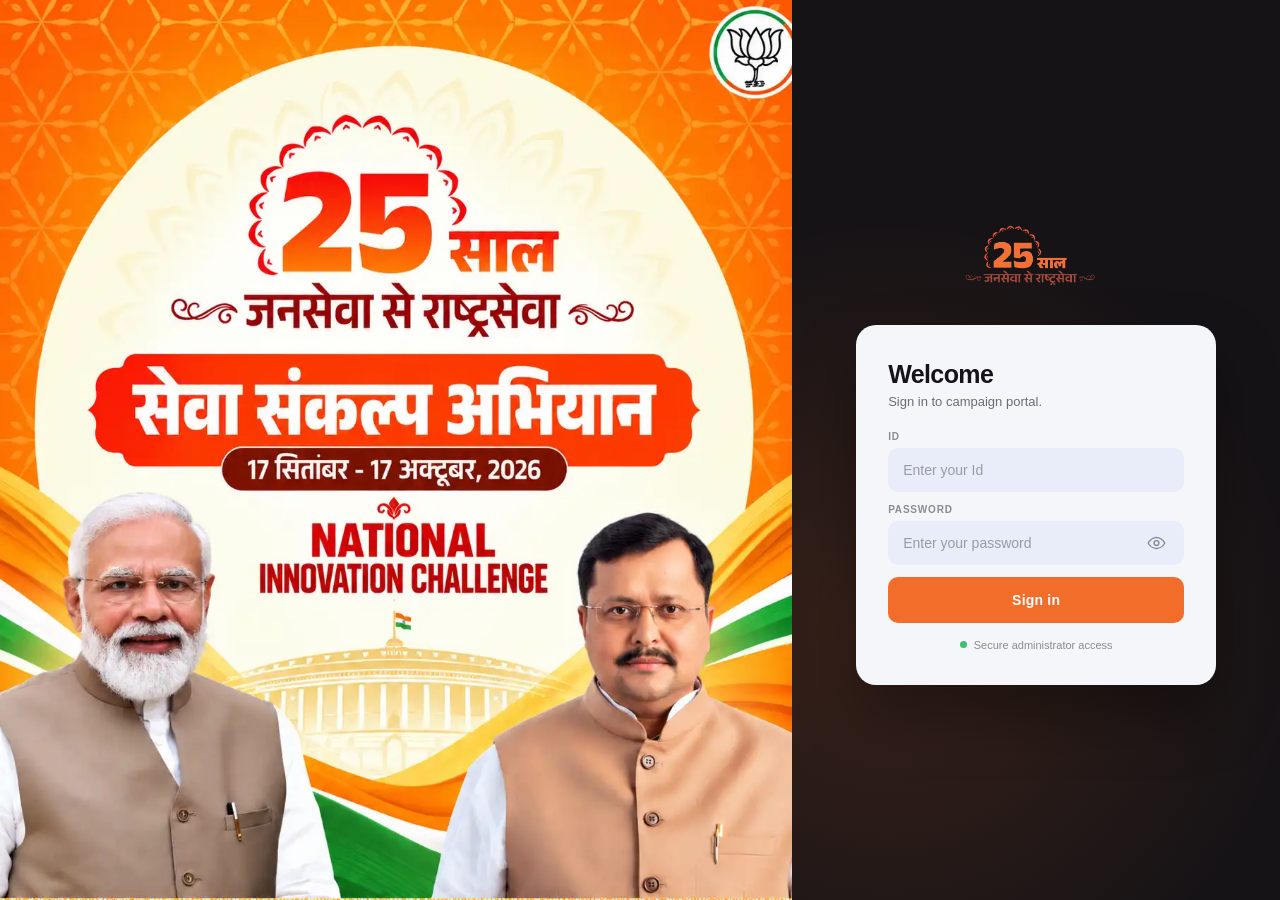
==== commit 5714ea45: "chnged images, excel button" ====
--- a/index.html
+++ b/index.html
@@ -46,21 +46,21 @@
 
           <div class="leader-photo">
             <img
-              src="..\images\modiji.png"
+              src="..\images\modiji.webp"
               alt="Narendra Modi"
             >
           </div>
 
           <div class="leader-photo">
             <img
-              src="..\images\nn.png"
+              src="..\images\nn.webp"
               alt="Nitin Nabin"
             >
           </div>
 
           <div class="leader-photo">
             <img
-              src="..\images\rc.png"
+              src="..\images\rc.webp"
               alt="Rajeev Chandrasekhar"
             >
           </div>
@@ -165,7 +165,7 @@
           </h1>
 
           <p>
-            National Innovation Challenge, runs across five cities,
+            National Innovation Challenge, runs across 7 Zones,
 inviting young Indians to identify a problem in their own community, design a practical solution, and
 demonstrate how it would actually be implemented. The best are funded, mentored and piloted.
           </p>
@@ -422,6 +422,11 @@
           </table>
 
         </div>
+        <div class="download-container">
+    <button class="download-btn" onclick="downloadTableAsExcel('stageTable', 'State-wise Progress')">
+        ↓ Download Excel
+    </button>
+</div>
 
       </section>
 
@@ -464,44 +469,44 @@
     <div class="media-track media-track-top">
 
       <div class="media-slide">
-        <img src="images/media1.jpg" alt="">
-      </div>
-
-      <div class="media-slide">
-        <img src="images/media2.png" alt="">
-      </div>
-
-      <div class="media-slide">
-        <img src="images/media3.png" alt="">
-      </div>
-
-      <div class="media-slide">
-        <img src="images/media4.png" alt="">
-      </div>
-
-      <div class="media-slide">
-        <img src="images/media5.png" alt="">
+        <img src="images/media1.webp" alt="">
+      </div>
+
+      <div class="media-slide">
+        <img src="images/media2.webp" alt="">
+      </div>
+
+      <div class="media-slide">
+        <img src="images/media3.webp" alt="">
+      </div>
+
+      <div class="media-slide">
+        <img src="images/media4.webp" alt="">
+      </div>
+
+      <div class="media-slide">
+        <img src="images/media5.webp" alt="">
       </div>
 
       <!-- DUPLICATE -->
       <div class="media-slide">
-        <img src="images/media1.jpg" alt="">
-      </div>
-
-      <div class="media-slide">
-        <img src="images/media2.png" alt="">
-      </div>
-
-      <div class="media-slide">
-        <img src="images/media3.png" alt="">
-      </div>
-
-      <div class="media-slide">
-        <img src="images/media4.png" alt="">
-      </div>
-
-      <div class="media-slide">
-        <img src="images/media5.png" alt="">
+        <img src="images/media1.webp" alt="">
+      </div>
+
+      <div class="media-slide">
+        <img src="images/media2.webp" alt="">
+      </div>
+
+      <div class="media-slide">
+        <img src="images/media3.webp" alt="">
+      </div>
+
+      <div class="media-slide">
+        <img src="images/media4.webp" alt="">
+      </div>
+
+      <div class="media-slide">
+        <img src="images/media5.webp" alt="">
       </div>
 
     </div>
@@ -513,44 +518,44 @@
     <div class="media-track media-track-bottom">
 
       <div class="media-slide">
-        <img src="images/media6.png" alt="">
-      </div>
-
-      <div class="media-slide">
-        <img src="images/media7.png" alt="">
-      </div>
-
-      <div class="media-slide">
-        <img src="images/media1.jpg alt="">
-      </div>
-
-      <div class="media-slide">
-        <img src="images/media2.png" alt="">
-      </div>
-
-      <div class="media-slide">
-        <img src="images/media3.png" alt="">
+        <img src="images/media6.webp" alt="">
+      </div>
+
+      <div class="media-slide">
+        <img src="images/media7.webp" alt="">
+      </div>
+
+      <div class="media-slide">
+        <img src="images/media1.webp" alt="">
+      </div>
+
+      <div class="media-slide">
+        <img src="images/media2.webp" alt="">
+      </div>
+
+      <div class="media-slide">
+        <img src="images/media3.webp" alt="">
       </div>
 
       <!-- DUPLICATE -->
       <div class="media-slide">
-        <img src="images/media6.png" alt="">
-      </div>
-
-      <div class="media-slide">
-        <img src="images/media7.png" alt="">
-      </div>
-
-      <div class="media-slide">
-        <img src="images/media1.jpg" alt="">
-      </div>
-
-      <div class="media-slide">
-        <img src="images/media2.png" alt="">
-      </div>
-
-      <div class="media-slide">
-        <img src="images/media3.png" alt="">
+        <img src="images/media6.webp" alt="">
+      </div>
+
+      <div class="media-slide">
+        <img src="images/media7.webp" alt="">
+      </div>
+
+      <div class="media-slide">
+        <img src="images/media1.webp" alt="">
+      </div>
+
+      <div class="media-slide">
+        <img src="images/media2.webp" alt="">
+      </div>
+
+      <div class="media-slide">
+        <img src="images/media3.webp" alt="">
       </div>
 
     </div>
@@ -643,6 +648,11 @@
         <div class="table-wrap">
           <table id="zonesTable"></table>
         </div>
+        <div class="download-container">
+    <button class="download-btn" onclick="downloadTableAsExcel('zonesTable', 'Zones')">
+        ↓ Download Excel
+    </button>
+</div>
 
       </div>
 
@@ -676,9 +686,15 @@
           State-wise website availability, links and launch dates.
         </p>
 
-        <div class="table-wrap">
-          <table id="websiteTable"></table>
-        </div>
+       <div class="table-wrap">
+    <table id="websiteTable"></table>
+</div>
+
+<div class="download-container">
+    <button class="download-btn" onclick="downloadTableAsExcel('websiteTable', 'Website Launch Status')">
+        ↓ Download Excel
+    </button>
+</div>
 
       </div>
 
@@ -715,6 +731,11 @@
         <div class="table-wrap">
           <table id="convenorTable"></table>
         </div>
+        <div class="download-container">
+    <button class="download-btn" onclick="downloadTableAsExcel('convenorTable', 'State Convenors')">
+        ↓ Download Excel
+    </button>
+</div>
 
       </div>
 
@@ -751,6 +772,11 @@
         <div class="table-wrap">
           <table id="applicationsTable"></table>
         </div>
+        <div class="download-container">
+    <button class="download-btn" onclick="downloadTableAsExcel('applicationsTable', 'Applications Received')">
+        ↓ Download Excel
+    </button>
+</div>
 
       </div>
 
@@ -785,8 +811,14 @@
         </p>
 
         <div class="table-wrap">
-          <table id="nodalDetailTable"></table>
-        </div>
+    <table id="nodalDetailTable"></table>
+</div>
+
+<div class="download-container">
+    <button class="download-btn" onclick="downloadTableAsExcel('nodalDetailTable', 'Nodal Institutions')">
+        ↓ Download Excel
+    </button>
+</div>
 
       </div>
 
@@ -795,10 +827,11 @@
 
   </div>
 
-
-  <script src="js/data.js"></script>
-  <script src="js/app.js"></script>
+<script src="js/data.js"></script>
+<script src="https://cdn.jsdelivr.net/npm/exceljs/dist/exceljs.min.js"></script>
+
+<script src="js/app.js"></script>
 
 </body>
 
-</html>
+</html>
--- a/css/style.css
+++ b/css/style.css
@@ -1845,4 +1845,32 @@
     width: 150px;
     height: 45px;
   }
+}
+
+/* DOWNLOAD EXCEL BUTTON */
+.download-container {
+    display: flex;
+    justify-content: flex-end;
+    margin-top: 14px;
+}
+
+.download-btn {
+    padding: 9px 16px;
+    border: 1px solid #222;
+    border-radius: 6px;
+    background: #222;
+    color: #fff;
+    font-size: 13px;
+    font-weight: 600;
+    cursor: pointer;
+    transition: all 0.2s ease;
+}
+
+.download-btn:hover {
+    background: #000;
+    transform: translateY(-1px);
+}
+
+.download-btn:active {
+    transform: translateY(0);
 }
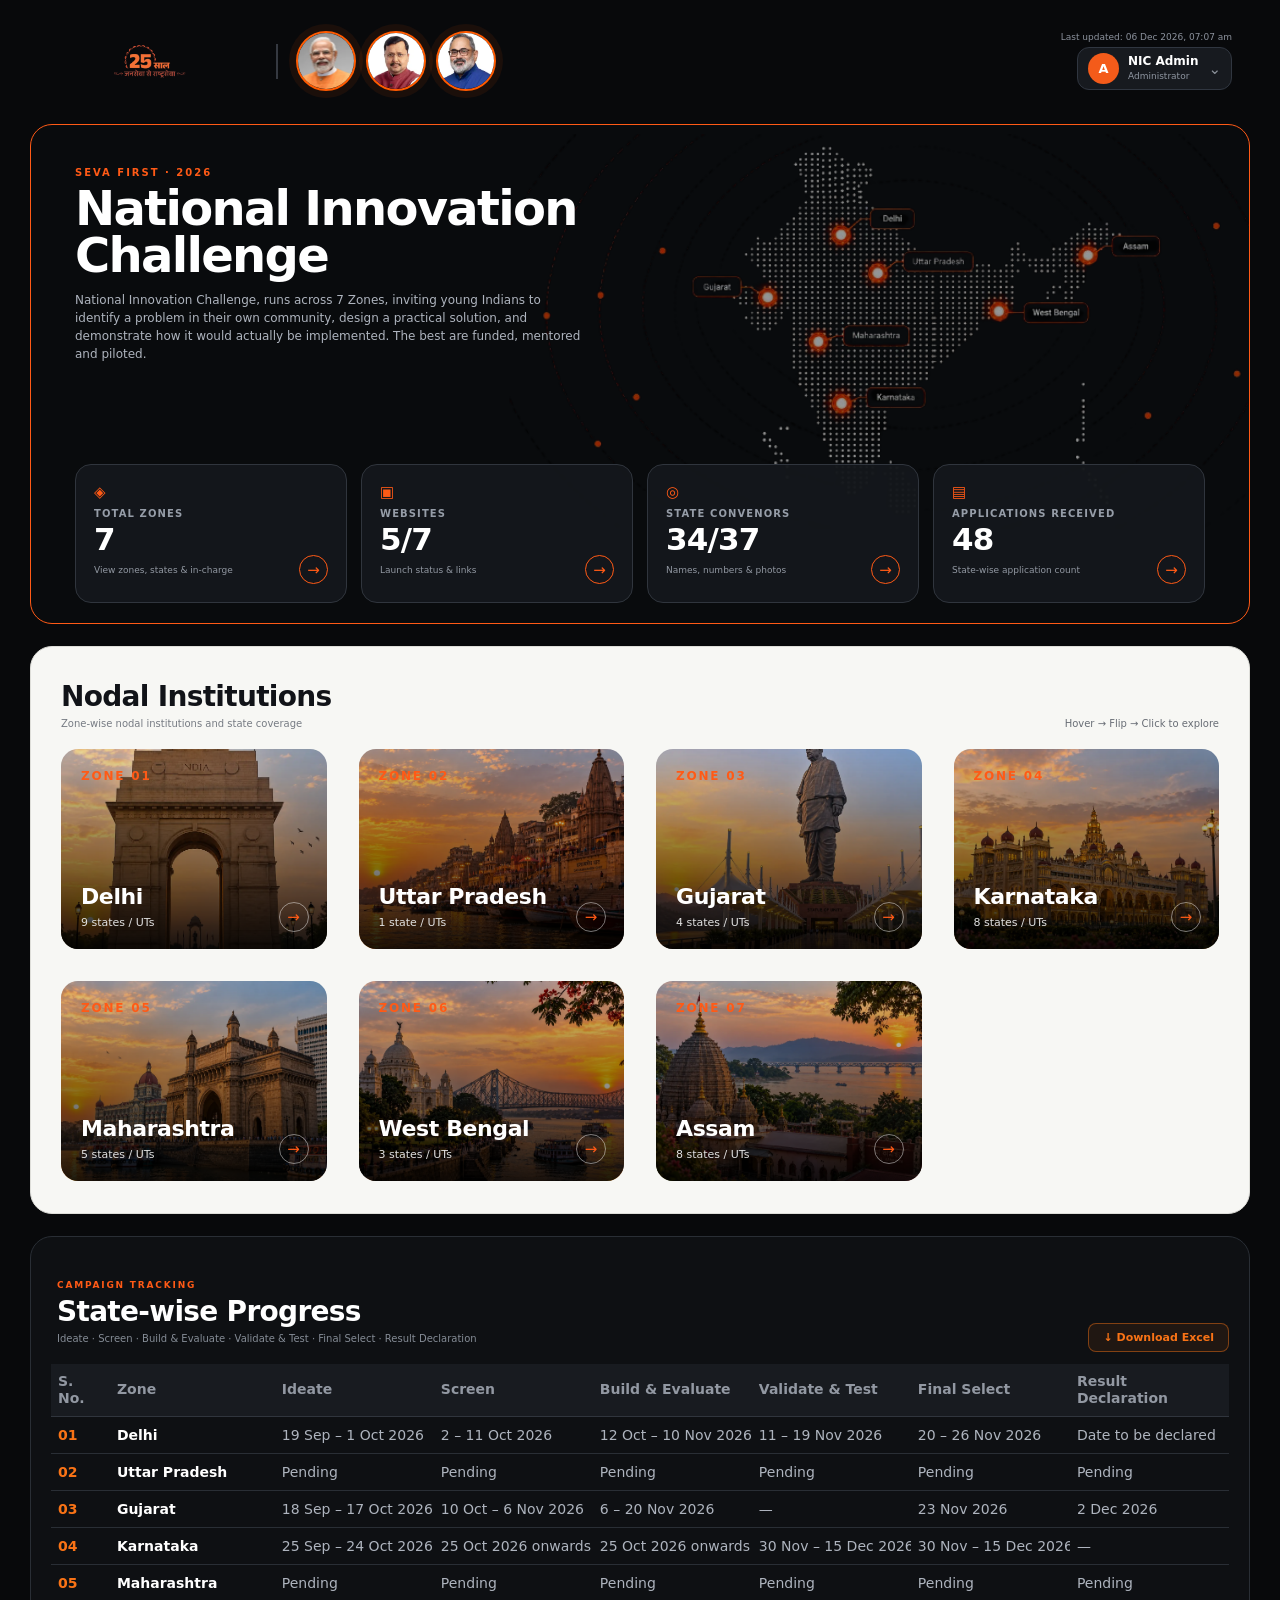
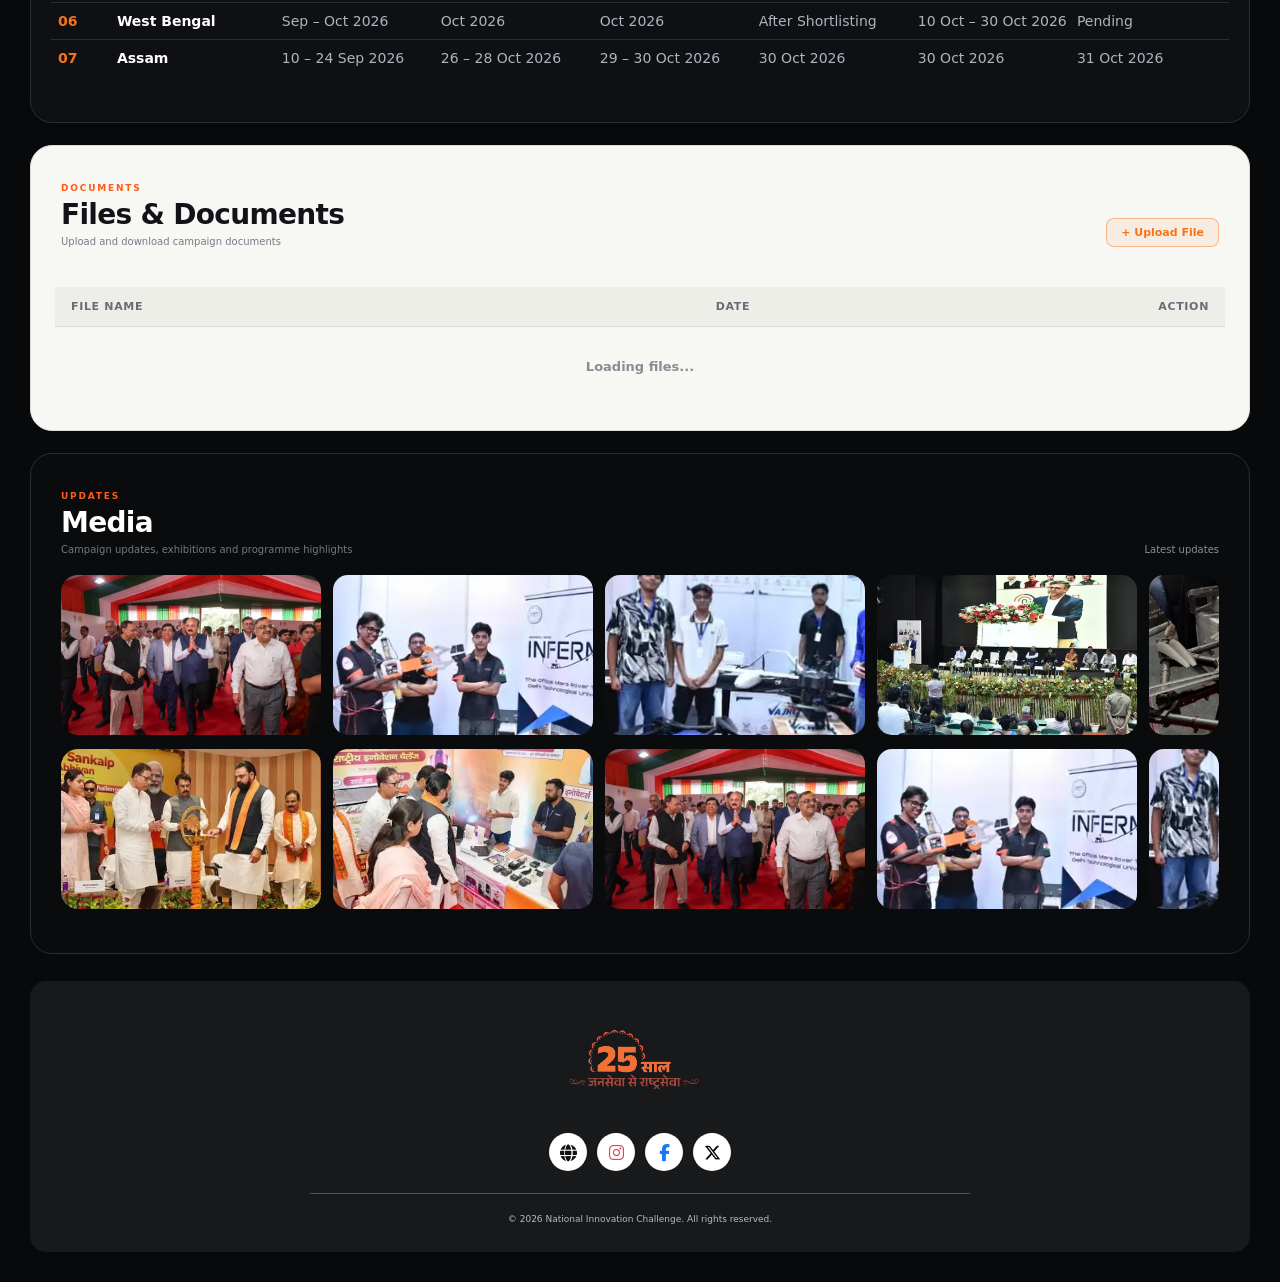
==== commit 9ac7a979: "File&finalchanges" ====
--- a/index.html
+++ b/index.html
@@ -8,11 +8,30 @@
   rel="stylesheet"
   href="https://cdnjs.cloudflare.com/ajax/libs/font-awesome/6.5.2/css/all.min.css"
 >
+<!-- SUPABASE AUTH -->
+<script src="https://cdn.jsdelivr.net/npm/@supabase/supabase-js@2"></script>
+
 <script>
-    if (sessionStorage.getItem("sevaLoggedIn") !== "true") {
-      window.location.replace("login.html");
-    }
-  </script>
+    const SUPABASE_URL = "https://kkzhxcxvkhxdbobffzwj.supabase.co";
+
+    const SUPABASE_PUBLISHABLE_KEY =
+        "sb_publishable_8-tgQwuEqxyLnHtGRExfcg_sbZCaDTx";
+
+    const supabaseClient = window.supabase.createClient(
+        SUPABASE_URL,
+        SUPABASE_PUBLISHABLE_KEY
+    );
+
+    (async () => {
+        const { data: { session } } =
+            await supabaseClient.auth.getSession();
+
+        if (!session) {
+            window.location.replace("login.html");
+        }
+    })();
+</script>
+
   <title>National Innovation Challenge Dashboard</title>
 
   <link rel="stylesheet" href="css/style.css">
@@ -429,6 +448,74 @@
 </div>
 
       </section>
+
+
+
+<!-- ===================================================
+     4. FILES & DOCUMENTS
+=================================================== -->
+
+<section class="panel files-panel">
+
+  <div class="panel-heading">
+
+    <div>
+      <span class="section-kicker">
+        DOCUMENTS
+      </span>
+
+      <h2>
+        Files & Documents
+      </h2>
+
+      <p>
+        Upload and download campaign documents
+      </p>
+    </div>
+
+    <button
+      class="download-btn"
+      id="uploadFileBtn"
+      type="button"
+    >
+      + Upload File
+    </button>
+
+  </div>
+
+  <input
+    type="file"
+    id="fileInput"
+    hidden
+  >
+
+  <div class="table-wrap">
+
+    <table id="filesTable">
+
+      <thead>
+        <tr>
+          <th>File Name</th>
+          <th>Date</th>
+          <th>Action</th>
+        </tr>
+      </thead>
+
+      <tbody id="filesTableBody">
+
+        <tr>
+          <td colspan="3">
+            Loading files...
+          </td>
+        </tr>
+
+      </tbody>
+
+    </table>
+
+  </div>
+
+</section>
 
 
 <!-- ===================================================
@@ -741,41 +828,56 @@
 
     </div>
 
-
-    <!-- =====================================================
-         APPLICATIONS MODAL
-    ====================================================== -->
-
-    <div
-      class="modal"
-      id="applicationsModal"
+<!-- ===================================================
+     APPLICATIONS MODAL
+=================================================== -->
+
+<div class="modal" id="applicationsModal">
+
+  <div class="modal-content modal-large">
+
+    <button
+      class="close-button"
+      data-close="applicationsModal"
+      type="button"
     >
-
-      <div class="modal-content modal-large">
-
-        <button
-          class="close-button"
-          data-close="applicationsModal"
-          type="button"
-        >
-          ×
-        </button>
-
-        <h2>
-          Applications Received
-        </h2>
-
-        <p>
-          State-wise application count.
-        </p>
-
-        <div class="table-wrap">
-          <table id="applicationsTable"></table>
-        </div>
-        <div class="download-container">
-    <button class="download-btn" onclick="downloadTableAsExcel('applicationsTable', 'Applications Received')">
+      ×
+    </button>
+
+    <h2 id="applicationsTitle">
+      Applications Received
+    </h2>
+
+    <p id="applicationsSubtitle">
+      Zone-wise application overview.
+    </p>
+
+    <!-- BACK BUTTON -->
+    <button
+      id="applicationsBackBtn"
+      class="applications-back-btn"
+      type="button"
+      style="display:none;"
+    >
+      ← All Zones
+    </button>
+
+    <!-- APPLICATION CONTENT -->
+    <div id="applicationsContent"></div>
+
+    <!-- EXCEL DOWNLOAD -->
+    <div class="download-container">
+      <button
+        class="download-btn"
+        id="applicationsDownloadBtn"
+        type="button"
+      >
         ↓ Download Excel
-    </button>
+      </button>
+    </div>
+
+  </div>
+
 </div>
 
       </div>
@@ -828,10 +930,45 @@
   </div>
 
 <script src="js/data.js"></script>
-<script src="https://cdn.jsdelivr.net/npm/exceljs/dist/exceljs.min.js"></script>
-
+<script src="https://cdn.jsdelivr.net/npm/xlsx/dist/xlsx.full.min.js"></script>
 <script src="js/app.js"></script>
 
+<!-- FILE PREVIEW MODAL -->
+
+<div
+  class="modal"
+  id="filePreviewModal"
+>
+
+  <div
+    class="modal-content file-preview-modal"
+  >
+
+    <button
+      type="button"
+      class="close-button"
+      id="filePreviewClose"
+    >
+      ×
+    </button>
+
+    <h2 id="filePreviewTitle">
+      File Preview
+    </h2>
+
+    <div class="file-preview-frame-wrap">
+
+      <iframe
+        id="filePreviewFrame"
+        title="PDF Preview"
+      ></iframe>
+
+    </div>
+
+  </div>
+
+</div>
+
 </body>
 
 </html>
--- a/css/style.css
+++ b/css/style.css
@@ -65,20 +65,18 @@
   align-items: center;
   justify-content: space-between;
 
-  min-height: 155px;
-  height: auto;
-
-  padding: 16px 35px;
-  box-sizing: border-box;
-}
-
+  min-height: 82px;
+  height: 82px;
+
+  padding: 8px 18px;
+}
 
 /* LEFT SIDE */
 
 .topbar-left {
   display: flex;
   align-items: center;
-  gap: 25px;
+  gap: 18px;
 }
 
 
@@ -88,12 +86,12 @@
   display: flex;
   align-items: center;
   justify-content: center;
+  width: 210px;
+}
+
+.brand-logo {
   width: 150px;
-}
-
-.brand-logo {
-  width: 180px;
-  height: auto;
+  height: 45px;
   object-fit: contain;
 }
 
@@ -102,7 +100,7 @@
 
 .topbar-divider {
   width: 2px;
-  height: 85px;
+  height: 35px;
   background: #353941;
 }
 
@@ -112,13 +110,13 @@
 .leader-group {
   display: flex;
   align-items: center;
-  gap: 24px;
+  gap: 10px;
 }
 
 
 .leader-photo {
-  width: 75px;
-  height: 75px;
+  width: 60px;
+  height: 60px;
 
   border-radius: 50%;
   overflow: hidden;
@@ -175,7 +173,7 @@
   display: flex;
   flex-direction: column;
   align-items: flex-end;
-  gap: 12px;
+  gap: 5px;
 }
 
 .last-updated {
@@ -332,7 +330,7 @@
 
   object-fit: contain;
 
-  opacity: .45;
+  opacity: .70;
 
   transform: translate(30%, -10%) scale(.92);
 
@@ -687,8 +685,6 @@
 
   padding: 20px;
 
-  box-sizing: border-box;
-
   display: flex;
   flex-direction: column;
   justify-content: space-between;
@@ -787,8 +783,6 @@
 
   padding: 25px;
 
-  box-sizing: border-box;
-
   text-align: center;
 
   background: #ff5a16;
@@ -912,13 +906,373 @@
 }
 
 /* ==========================================================
+   FILES & DOCUMENTS — LIGHT PANEL
+========================================================== */
+
+.files-panel {
+    background: #f7f7f4;
+    color: #111318;
+    border: 1px solid #deded9;
+}
+
+
+/* ==========================================================
+   HEADER
+========================================================== */
+
+.files-panel .panel-heading {
+    padding: 30px 30px 16px;
+
+    display: flex;
+    align-items: flex-end;
+    justify-content: space-between;
+
+    gap: 20px;
+}
+
+.files-panel .panel-heading h2 {
+    margin: 3px 0 5px;
+
+    color: #111318;
+
+    font-size: 28px;
+    letter-spacing: -.7px;
+}
+
+.files-panel .panel-heading p {
+    margin: 0;
+
+    color: #767b83;
+
+    font-size: 10px;
+}
+
+.files-panel .section-kicker {
+    color: #ff5a16;
+}
+
+
+/* ==========================================================
+   UPLOAD BUTTON
+========================================================== */
+
+.files-upload-btn {
+    display: inline-flex;
+    align-items: center;
+    justify-content: center;
+    gap: 7px;
+
+    padding: 8px 14px;
+
+    border: 1px solid rgba(249, 115, 22, 0.45);
+    border-radius: 8px;
+
+    background: rgba(249, 115, 22, 0.08);
+    color: #f97316;
+
+    font-family: inherit;
+    font-size: 11px;
+    font-weight: 700;
+
+    white-space: nowrap;
+
+    cursor: pointer;
+
+    transition: all 0.2s ease;
+}
+
+.files-upload-btn:hover {
+    background: #f97316;
+    color: #111;
+    border-color: #f97316;
+
+    transform: translateY(-1px);
+
+    box-shadow:
+        0 5px 14px rgba(249, 115, 22, 0.22);
+}
+
+
+/* ==========================================================
+   TABLE WRAPPER
+========================================================== */
+
+.files-table-wrap {
+    width: 100%;
+
+    padding: 0 0px 20px;
+
+    overflow-x: auto;
+}
+
+
+/* ==========================================================
+   TABLE
+========================================================== */
+
+#filesTable {
+    width: 100%;
+
+    border-collapse: collapse;
+
+    table-layout: fixed;
+
+    background: #f7f7f4;
+
+    border: 24px solid #deded9;
+    border-radius: 14px;
+
+    overflow: hidden;
+}
+
+
+/* ==========================================================
+   HEADER
+========================================================== */
+
+#filesTable thead {
+    background: #eeeee9;
+}
+
+#filesTable th {
+    padding: 13px 16px;
+
+    color: #686d75;
+
+    background: #eeeee9;
+
+    border-bottom: 1px solid #deded9;
+
+    font-size: 11px;
+    font-weight: 700;
+
+    text-transform: uppercase;
+    letter-spacing: 0.06em;
+
+    text-align: left;
+
+    vertical-align: middle;
+}
+
+
+/* COLUMN WIDTHS */
+
+#filesTable th:nth-child(1),
+#filesTable td:nth-child(1) {
+    width: 55%;
+}
+
+#filesTable th:nth-child(2),
+#filesTable td:nth-child(2) {
+    width: 25%;
+}
+
+#filesTable th:nth-child(3),
+#filesTable td:nth-child(3) {
+    width: 20%;
+}
+
+
+/* ==========================================================
+   BODY
+========================================================== */
+
+#filesTable td {
+    padding: 15px 16px;
+
+    color: #22252a;
+
+    background: #f7f7f4;
+
+    border-top: 1px solid #e4e4df;
+
+    font-size: 13px;
+
+    text-align: left;
+
+    vertical-align: middle;
+}
+
+
+/* FILE NAME */
+
+#filesTable td:first-child {
+    font-weight: 600;
+}
+
+
+/* DATE */
+
+#filesTable td:nth-child(2) {
+    color: #767b83;
+}
+
+
+/* ACTION */
+
+#filesTable td:last-child {
+    text-align: right;
+}
+
+
+/* ==========================================================
+   ROW HOVER
+========================================================== */
+
+#filesTable tbody tr:hover td {
+    background: #f0f0eb;
+}
+
+
+/* ==========================================================
+   EMPTY STATE
+========================================================== */
+
+#filesTable tbody td[colspan="3"] {
+    padding: 32px 20px;
+
+    text-align: center;
+
+    color: #888d94;
+
+    font-size: 13px;
+}
+
+
+/* ==========================================================
+   FILE ACTION BUTTONS
+========================================================== */
+
+.file-actions {
+    display: flex;
+    align-items: center;
+    justify-content: flex-end;
+    gap: 8px;
+}
+
+.file-action-btn {
+    height: 32px;
+    padding: 0 14px;
+    border-radius: 8px;
+    font-family: inherit;
+    font-size: 11px;
+    font-weight: 700;
+    line-height: 1;
+    cursor: pointer;
+    transition: all 0.2s ease;
+    box-sizing: border-box;
+}
+
+/* DOWNLOAD */
+
+.file-download-btn {
+    border: 1px solid rgba(249, 115, 22, 0.45);
+    background: rgba(249, 115, 22, 0.08);
+    color: #f97316;
+}
+
+.file-download-btn:hover {
+    background: #f97316;
+    color: #111;
+    border-color: #f97316;
+}
+
+/* DELETE */
+
+.file-delete-btn {
+    height: 32px;
+    padding: 0 14px;
+
+    border: 1px solid #d6d6d2;
+    border-radius: 8px;
+
+    background: #f8f8f6;
+    color: #666666;
+
+    font-family: inherit;
+    font-size: 11px;
+    font-weight: 700;
+    line-height: 1;
+
+    cursor: pointer;
+    box-sizing: border-box;
+
+    transition: all 0.2s ease;
+}
+
+.file-delete-btn:hover {
+    border-color: #c0392b;
+    background: #fff5f5;
+    color: #c0392b;
+}
+
+
+/* ACTION COLUMN */
+
+#filesTable th:last-child,
+#filesTable td:last-child {
+    text-align: right;
+}
+
+
+/* ==========================================================
+   MOBILE
+========================================================== */
+
+@media (max-width: 900px) {
+
+    .files-panel .panel-heading {
+        padding: 22px 18px 16px;
+    }
+
+    .files-table-wrap {
+        padding: 0 14px 20px;
+    }
+
+}
+
+
+@media (max-width: 600px) {
+
+    .files-panel .panel-heading {
+        padding: 20px 14px 14px;
+
+        align-items: flex-start;
+    }
+
+    .files-panel .panel-heading h2 {
+        font-size: 21px;
+    }
+
+    .files-upload-btn {
+        padding: 7px 11px;
+        font-size: 10px;
+    }
+
+    .files-table-wrap {
+        padding: 0 10px 15px;
+    }
+
+    #filesTable {
+        min-width: 600px;
+    }
+
+    #filesTable th,
+    #filesTable td {
+        padding: 10px 12px;
+        font-size: 11px;
+    }
+
+}
+
+/* ==========================================================
    MEDIA — TWO INFINITE ROWS
 ========================================================== */
 
 .media-panel {
-  background: #f7f7f4;
-  color: #111318;
-  border: 1px solid #deded9;
+  background:#090b0d;
+  color: white;
+  border: 1px solid #292e35;
   padding-bottom: 30px;
 }
 
@@ -929,7 +1283,6 @@
 .media-carousel {
   width: 100%;
   padding: 0 30px;
-  box-sizing: border-box;
 }
 
 .media-track-wrap {
@@ -963,7 +1316,6 @@
   flex: 0 0 260px;
   width: 260px;
   height: 160px;
-  box-sizing: border-box;
 }
 
 .media-slide img {
@@ -997,45 +1349,6 @@
 }
 
 /* ==========================================================
-   TABLET
-========================================================== */
-
-@media (max-width: 1100px) {
-
-  .media-track {
-    width: 200%;
-  }
-
-  .media-slide {
-    flex: 0 0 12.5%;
-    width: 12.5%;
-  }
-
-}
-
-
-/* ==========================================================
-   MOBILE
-========================================================== */
-
-@media (max-width: 760px) {
-
-  .media-carousel {
-    padding: 0 20px;
-  }
-
-  .media-track {
-    width: 200%;
-  }
-
-  .media-slide {
-    flex: 0 0 25%;
-    width: 25%;
-  }
-
-}
-
-/* ==========================================================
    FOOTER
 ========================================================== */
 
@@ -1045,7 +1358,7 @@
   background: #17191b;
   color: #ffffff;
   text-align: center;
-  border-radius: 16px
+  border-radius: 16px;
 }
 
 /* LOGO */
@@ -1355,78 +1668,6 @@
 
 @media (max-width: 760px) {
 
-  .page {
-    padding: 7px;
-  }
-
-  .topbar {
-    padding: 10px;
-  }
-
-  .topbar-left {
-    gap: 10px;
-  }
-
-  .brand-logo {
-    width: 80px;
-  }
-
-  .topbar-divider {
-    display: none;
-  }
-
-  .leader-group {
-    gap: 5px;
-  }
-
-  .leader-photo {
-    width: 45px;
-    height: 45px;
-  }
-
-  .last-updated {
-    display: none;
-  }
-
-  .user-profile {
-    min-width: auto;
-  }
-
-  .user-info {
-    display: none;
-  }
-
-  .overview-content {
-    padding: 30px 22px;
-  }
-
-  .overview-heading h1 {
-    font-size: 34px;
-  }
-
-  .overview-cards {
-    left: 22px;
-    right: 22px;
-
-    grid-template-columns: 1fr 1fr;
-  }
-
-  .zone-card-grid {
-    grid-template-columns: 1fr;
-  }
-
-  .panel-heading {
-    padding: 25px 20px 18px;
-
-    align-items: flex-start;
-
-    flex-direction: column;
-  }
-
-  .section-hint {
-    white-space: normal;
-  }
-
   .timeline-table-wrap {
     padding-left: 10px;
     padding-right: 10px;
@@ -1434,31 +1675,6 @@
 
 }
 
-
-@media (max-width: 500px) {
-
-  .overview-section {
-    min-height: 700px;
-  }
-
-  .overview-cards {
-    grid-template-columns: 1fr;
-  }
-
-  .leader-photo {
-    width: 34px;
-    height: 34px;
-  }
-
-  .brand-logo {
-    width: 58px;
-  }
-
-  .card-value {
-    font-size: 27px;
-  }
-
-}
 /* =========================================================
    STATE-WISE PROGRESS — FINAL ALIGNMENT + SPACING
    ONLY CHANGE MADE
@@ -1552,7 +1768,6 @@
 
 #stageTable th,
 #stageTable td {
-  box-sizing: border-box;
 
   padding: 9px 7px;
 
@@ -1667,210 +1882,1222 @@
 
 
 /* =========================================================
-   DESKTOP
+   MOBILE
 ========================================================= */
 
-@media (min-width: 1101px) {
+@media (max-width: 900px) {
+
+  .timeline-table-wrap {
+    overflow-x: auto;
+  }
+
+  #stageTable {
+    min-width: 1050px;
+  }
+}
+
+/*download excel button*/
+
+.download-container {
+  display: flex;
+  justify-content: flex-end;
+  margin-top: 14px;
+}
+
+.download-btn {
+  padding: 7px 14px;
+  border: 1px solid rgba(249, 115, 22, 0.45);
+  border-radius: 8px;
+  background: rgba(249, 115, 22, 0.08);
+  color: #f97316;
+  font-family: inherit;
+  font-size: 11px;
+  font-weight: 700;
+  cursor: pointer;
+  transition: all 0.2s ease;
+}
+
+.download-btn:hover {
+  background: #f97316;
+  color: #111;
+  border-color: #f97316;
+  transform: translateY(-1px);
+  box-shadow: 0 5px 14px rgba(249, 115, 22, 0.22);
+}
+
+.download-btn:active {
+  transform: translateY(0);
+}
+/* ==========================================================
+   APPLICATIONS — VERTICAL ZONE CARDS
+========================================================== */
+
+.applications-zone-grid {
+    width: 100%;
+    display: flex;
+    flex-direction: column;
+    gap: 2px;
+    margin-top: 20px;
+}
+
+.application-zone-card {
+    width: 100%;
+    min-height: 70px;
+    display: flex;
+    align-items: center;
+    padding: 14px 20px;
+    background: #181b20;
+    color: #fff;
+    border: 1px solid rgba(255,255,255,0.12);
+    border-radius: 10px;
+    text-align: left;
+    font-family: inherit;
+    cursor: pointer;
+    transition: 0.2s ease;
+}
+
+.application-zone-card:hover {
+    background: #20242a;
+    transform: translateY(-2px);
+}
+
+.application-zone-info {
+    display: flex;
+    flex-direction: column;
+    gap: 3px;
+    flex: 1;
+}
+
+.application-zone-info strong {
+    font-size: 16px;
+}
+
+.application-zone-info span {
+    font-size: 12px;
+    color: rgba(255,255,255,0.55);
+}
+
+.application-zone-count {
+    margin-right: 35px;
+    font-size: 22px;
+    font-weight: 800;
+}
+
+.application-zone-arrow {
+    font-size: 20px;
+    color: rgba(255,255,255,0.6);
+}
+
+/* ==========================================================
+   MOBILE FIX — FINAL
+   Keeps desktop styling unchanged
+========================================================== */
+
+@media (max-width: 900px) {
+
+  .page {
+    padding: 10px;
+  }
+
+  /* ================= HEADER ================= */
+
+  .topbar {
+    min-height: auto;
+    height: auto;
+    padding: 10px 12px;
+    gap: 12px;
+    flex-wrap: wrap;
+  }
+
+  .topbar-left {
+    flex: 1 1 auto;
+    min-width: 0;
+    gap: 10px;
+  }
+
+  .brand-container {
+    width: 105px;
+    flex: 0 0 105px;
+  }
+
+  .brand-logo {
+    width: 105px;
+    height: 40px;
+  }
+
+  .topbar-divider {
+    height: 32px;
+  }
+
+  .leader-group {
+    gap: 6px;
+  }
+
+  .leader-photo {
+    width: 42px;
+    height: 42px;
+  }
+
+  .topbar-right {
+    flex: 0 0 auto;
+  }
+
+  .last-updated {
+    display: none;
+  }
+
+  .user-profile {
+    min-width: 42px;
+    width: 42px;
+    height: 40px;
+    padding: 4px;
+    justify-content: center;
+    gap: 0;
+  }
+
+  .user-info {
+    display: none;
+  }
+
+  .dropdown-arrow {
+    display: none;
+  }
+
+
+  /* ================= HERO ================= */
+
+  .overview-section {
+    min-height: auto;
+    margin-top: 10px;
+    overflow: visible;
+  }
+
+  .overview-map img {
+    width: 110%;
+    max-width: none;
+    transform: translate(20%, 0) scale(.9);
+    opacity: .25;
+  }
+
+  .overview-content {
+    height: auto;
+    padding: 30px 18px 20px;
+  }
+
+  .overview-heading {
+    max-width: 100%;
+  }
+
+  .overview-heading h1 {
+    font-size: clamp(30px, 9vw, 40px);
+    line-height: 1;
+  }
+
+  .overview-heading p {
+    max-width: 100%;
+    font-size: 11px;
+  }
+
+
+  /* ================= METRIC CARDS ================= */
+
+  .overview-cards {
+    position: static;
+    left: auto;
+    right: auto;
+    bottom: auto;
+
+    margin-top: 24px;
+
+    grid-template-columns: repeat(2, minmax(0, 1fr));
+    gap: 10px;
+  }
+
+  .metric-card {
+    min-height: 112px;
+    padding: 14px;
+  }
+
+  .card-value {
+    font-size: 27px;
+  }
+
+
+  /* ================= MAIN PANELS ================= */
+
+  .dashboard-main {
+    gap: 14px;
+    margin-top: 14px;
+  }
+
+  .panel-heading {
+    padding: 22px 18px 16px;
+    gap: 10px;
+  }
+
+  .panel-heading h2 {
+    font-size: 23px;
+  }
+
+  .section-hint {
+    white-space: normal;
+  }
+
+
+  /* ================= NODAL CARDS ================= */
+
+  .zone-card-grid {
+    padding: 0 18px;
+    grid-template-columns: 1fr 1fr;
+    gap: 12px;
+  }
+
+  .zone-card {
+    height: 170px;
+  }
+
+  .zone-card-overlay {
+    padding: 15px;
+  }
+
+  .zone-card-info h3 {
+    font-size: 18px;
+  }
+
+
+  /* ================= MEDIA ================= */
+
+  .media-carousel {
+    padding: 0 18px;
+  }
+
+  .media-slide {
+    flex: 0 0 180px;
+    width: 180px;
+    height: 115px;
+  }
+
+
+  /* ================= MODALS ================= */
+
+  .modal {
+    padding: 10px;
+    align-items: flex-start;
+  }
+
+  .modal-content {
+    width: 100%;
+    max-width: 100%;
+    max-height: calc(100vh - 20px);
+    padding: 20px 14px;
+    border-radius: 14px;
+  }
+
+  .modal-content h2 {
+    font-size: 20px;
+    padding-right: 35px;
+  }
+
+  .modal-content > p {
+    font-size: 10px;
+  }
+
+  .modal .table-wrap {
+    overflow-x: auto;
+    -webkit-overflow-scrolling: touch;
+  }
+
+  .modal table {
+    min-width: 620px;
+  }
+
+  .close-button {
+    top: 10px;
+    right: 10px;
+  }
+
+
+  /* ================= APPLICATIONS ================= */
+
+  .applications-zone-grid {
+    margin-top: 12px;
+    gap: 8px;
+  }
+
+  .application-zone-card {
+    min-height: 62px;
+    padding: 12px 14px;
+  }
+
+  .application-zone-info strong {
+    font-size: 14px;
+  }
+
+  .application-zone-info span {
+    font-size: 10px;
+  }
+
+  .application-zone-count {
+    margin-right: 14px;
+    font-size: 18px;
+  }
+
+  .application-zone-arrow {
+    font-size: 17px;
+  }
+
+
+  /* ================= FOOTER ================= */
+
+  .site-footer {
+    padding: 28px 14px 22px;
+  }
+
+  .footer-logo img {
+    width: min(180px, 70vw);
+  }
+
+  .footer-links {
+    flex-wrap: wrap;
+  }
+}
+
+
+/* ==========================================================
+   SMALL PHONES
+========================================================== */
+
+@media (max-width: 600px) {
+
+  /* HEADER */
+
+  .topbar {
+    align-items: center;
+  }
+
+  .topbar-left {
+    width: 100%;
+  }
+
+  .topbar-right {
+    position: absolute;
+    top: 10px;
+    right: 12px;
+  }
+
+  .brand-container {
+    width: 90px;
+    flex-basis: 90px;
+  }
+
+  .brand-logo {
+    width: 90px;
+    height: 36px;
+  }
+
+  .leader-group {
+    padding-right: 48px;
+  }
+
+  .leader-photo {
+    width: 36px;
+    height: 36px;
+  }
+
+  .leader-photo:nth-child(n) img {
+    transform: scale(1.08);
+  }
+
+
+  /* HERO */
+
+  .overview-content {
+    padding: 26px 14px 16px;
+  }
+
+  .overview-cards {
+    grid-template-columns: 1fr 1fr;
+    gap: 8px;
+  }
+
+  .metric-card {
+    min-height: 105px;
+    padding: 12px;
+  }
+
+  .card-label {
+    font-size: 9px;
+    letter-spacing: .8px;
+  }
+
+  .card-value {
+    font-size: 24px;
+  }
+
+  .card-note {
+    font-size: 8px;
+  }
+
+  .card-arrow {
+    width: 25px;
+    height: 25px;
+    font-size: 13px;
+  }
+
+
+  /* NODAL */
+
+  .zone-card-grid {
+    padding: 0 14px;
+    grid-template-columns: 1fr;
+    gap: 10px;
+  }
+
+  .zone-card {
+    height: 155px;
+  }
+
+  .zone-card-info h3 {
+    font-size: 20px;
+  }
+
+
+  /* PANELS */
+
+  .panel-heading {
+    padding: 20px 14px 14px;
+  }
+
+  .panel-heading h2 {
+    font-size: 21px;
+  }
+
+
+  /* STATE-WISE TABLE */
+
+  .timeline-table-wrap {
+    padding: 0 10px 15px;
+    overflow-x: auto;
+    -webkit-overflow-scrolling: touch;
+  }
+
+  #stageTable {
+    min-width: 760px;
+  }
 
   #stageTable th,
   #stageTable td {
-    padding-left: 7px;
-    padding-right: 7px;
-  }
-
-  #stageTable th {
-    font-size: 14px;
-  }
-
-  #stageTable td {
-    font-size: 14px;
-  }
-}
-
-
-/* =========================================================
-   MOBILE
-========================================================= */
-
-@media (max-width: 900px) {
-
-  .timeline-table-wrap {
-    overflow-x: auto;
-  }
-
-  #stageTable {
-    min-width: 1050px;
-  }
-}
-
-/* ==========================================================
-   TOP BAR — FINAL COMPACT FIX
-========================================================== */
-
-.topbar {
-  min-height: 68px;
-  height: 68px;
-  padding: 6px 18px;
-  border: none;
-  background: transparent;
-}
-
-/* LEFT SIDE */
-.topbar-left {
-  height: 100%;
-  gap: 16px;
-}
-
-.brand-logo {
-  width: 72px;
-  height: 40px;
-}
-
-.topbar-divider {
-  height: 34px;
-}
-
-.leader-group {
-  gap: 9px;
-}
-
-.leader-photo {
-  width: 52px;
-  height: 52px;
-}
-
-
-/* RIGHT SIDE */
-.topbar-right {
-  height: 100%;
-}
-
-.admin-meta {
-  gap: 4px;
-}
-
-.last-updated {
-  font-size: 8px;
-}
-
-.user-profile {
-  min-width: 155px;
-  height: 40px;
-}
-
-
-/* ==========================================================
-   TOP BAR — BALANCED SIZE
-========================================================== */
-
-.topbar {
-  min-height: 82px;
-  height: 82px;
-  padding: 8px 18px;
-  border: none;
-  background: transparent;
-}
-
-/* LEFT */
-.topbar-left {
-  height: 100%;
-  gap: 18px;
-}
-
-.brand-logo {
-  width: 150px;
-  height: 45px;
-}
-
-.topbar-divider {
-  height: 38px;
-}
-
-.leader-group {
-  gap: 10px;
-}
-
-.leader-photo {
-  width: 60px;
-  height: 60px;
-}
-
-
-/* RIGHT */
-.topbar-right {
-  height: 100%;
-}
-
-.admin-meta {
-  gap: 5px;
-}
-
-.last-updated {
-  font-size: 9px;
-}
-
-.user-profile {
-  min-width: 155px;
-  height: 43px;
-}
-
-
-/* HERO POSITION */
-.overview-section {
-  margin-top: 14px;
-}
-
-/* ==========================================================
-   TOP BAR — LARGER LOGO (header height unchanged at 82px)
-   Usable height = 82px - 2 × 8px padding = 66px
-========================================================== */
-
-.brand-container {
-  width: 210px;
-}
-
-.brand-logo {
-  width: 210px;
-  height: 64px;
-  object-fit: contain;
-}
-
-/* keep the previous logo size on tablets / phones */
-@media (max-width: 900px) {
+    font-size: 11px;
+    padding: 8px 6px;
+  }
+
+  #stageTable button {
+    font-size: 11px;
+  }
+
+
+  /* MEDIA */
+
+  .media-carousel {
+    padding: 0 14px;
+  }
+
+  .media-slide {
+    flex-basis: 160px;
+    width: 160px;
+    height: 105px;
+  }
+
+
+  /* MODALS */
+
+  .modal {
+    padding: 6px;
+  }
+
+  .modal-content {
+    padding: 18px 10px;
+    max-height: calc(100vh - 12px);
+  }
+
+  .modal-content h2 {
+    font-size: 18px;
+  }
+
+  .modal table {
+    min-width: 560px;
+  }
+
+
+  /* APPLICATIONS */
+
+  .application-zone-card {
+    min-height: 58px;
+    padding: 10px 12px;
+  }
+
+  .application-zone-info strong {
+    font-size: 13px;
+  }
+
+  .application-zone-count {
+    font-size: 16px;
+    margin-right: 10px;
+  }
+
+
+  /* FOOTER */
+
+  .footer-links {
+    gap: 8px;
+  }
+
+  .social-btn {
+    width: 38px;
+  }
+
+  .social-btn:hover {
+    width: 38px;
+    justify-content: center;
+  }
+
+  .social-btn:hover span {
+    max-width: 0;
+    opacity: 0;
+  }
+}
+
+
+/* ==========================================================
+   VERY SMALL PHONES
+========================================================== */
+
+@media (max-width: 380px) {
+
   .brand-container {
-    width: 150px;
+    width: 78px;
+    flex-basis: 78px;
   }
 
   .brand-logo {
-    width: 150px;
-    height: 45px;
-  }
-}
-
-/* DOWNLOAD EXCEL BUTTON */
-.download-container {
-    display: flex;
-    justify-content: flex-end;
-    margin-top: 14px;
-}
-
-.download-btn {
-    padding: 9px 16px;
-    border: 1px solid #222;
-    border-radius: 6px;
-    background: #222;
-    color: #fff;
-    font-size: 13px;
-    font-weight: 600;
+    width: 78px;
+    height: 32px;
+  }
+
+  .leader-photo {
+    width: 32px;
+    height: 32px;
+  }
+
+  .leader-group {
+    gap: 4px;
+    padding-right: 42px;
+  }
+
+  .overview-cards {
+    grid-template-columns: 1fr;
+  }
+
+  .metric-card {
+    min-height: 92px;
+  }
+
+  .card-value {
+    font-size: 23px;
+  }
+}
+#stageTable tbody td:first-child,
+#nodalDetailTable tbody td:first-child,
+#zonesTable tbody td:first-child,
+#websiteTable tbody td:first-child,
+#convenorTable tbody td:first-child,
+#applicationsTable tbody td:first-child {
+    color: #f97316 !important;
+    font-weight: 700 !important;
+}
+/* APPLICATIONS METRIC - SERIAL NUMBERS */
+#applicationsZoneTable tbody td:first-child {
+    color: #f97316 !important;
+    font-weight: 700 !important;
+}
+
+/* ==========================================================
+   APPLICATIONS — VIEW BUTTON
+========================================================== */
+
+#applicationsZoneTable .application-view-btn {
+    border: 1px solid rgba(249, 115, 22, 0.45);
+    background: rgba(249, 115, 22, 0.08);
+    color: #f97316;
+
+    padding: 7px 14px;
+    border-radius: 8px;
+
+    font-family: inherit;
+    font-size: 11px;
+    font-weight: 700;
+
     cursor: pointer;
     transition: all 0.2s ease;
-}
-
-.download-btn:hover {
-    background: #000;
+    white-space: nowrap;
+}
+
+#applicationsZoneTable .application-view-btn:hover {
+    background: #f97316;
+    color: #111;
+    border-color: #f97316;
+
     transform: translateY(-1px);
-}
-
-.download-btn:active {
+    box-shadow: 0 5px 14px rgba(249, 115, 22, 0.22);
+}
+
+#applicationsZoneTable .application-view-btn:active {
     transform: translateY(0);
+}
+/* ==========================================================
+   APPLICATIONS — ALL ZONES BUTTON
+========================================================== */
+
+#applicationsBackBtn {
+    border: 1px solid rgba(249, 115, 22, 0.45) !important;
+    background: rgba(249, 115, 22, 0.08) !important;
+    color: #f97316 !important;
+
+    padding: 7px 14px !important;
+    border-radius: 8px !important;
+
+    font-family: inherit;
+    font-size: 11px !important;
+    font-weight: 700 !important;
+
+    cursor: pointer;
+    transition: all 0.2s ease;
+}
+
+#applicationsBackBtn:hover {
+    background: #f97316 !important;
+    color: #111 !important;
+    border-color: #f97316 !important;
+    transform: translateY(-1px);
+    box-shadow: 0 5px 14px rgba(249, 115, 22, 0.22);
+}
+
+/* ==========================================================
+   ALL DOWNLOAD EXCEL BUTTONS
+========================================================== */
+
+button[id*="download"],
+button[class*="download"],
+.download-btn,
+#applicationsDownloadBtn {
+    border: 1px solid rgba(249, 115, 22, 0.45) !important;
+    background: rgba(249, 115, 22, 0.08) !important;
+    color: #f97316 !important;
+
+    padding: 7px 14px !important;
+    border-radius: 8px !important;
+
+    font-family: inherit;
+    font-size: 11px !important;
+    font-weight: 700 !important;
+
+    cursor: pointer;
+    transition: all 0.2s ease;
+}
+
+button[id*="download"]:hover,
+button[class*="download"]:hover,
+.download-btn:hover,
+#applicationsDownloadBtn:hover {
+    background: #f97316 !important;
+    color: #111 !important;
+    border-color: #f97316 !important;
+
+    transform: translateY(-1px);
+    box-shadow: 0 5px 14px rgba(249, 115, 22, 0.22);
+}
+/* ==========================================================
+   APPLICATIONS MODAL — FINAL CLEAN LAYOUT
+========================================================== */
+
+/* Modal itself */
+#applicationsModal .modal-content {
+    width: min(900px, 95vw) !important;
+    max-height: 88vh !important;
+    padding: 24px !important;
+    overflow-y: auto !important;
+    overflow-x: hidden !important;
+}
+
+/* Title */
+#applicationsModal #applicationsTitle {
+    margin: 0 0 4px !important;
+}
+
+/* Subtitle */
+#applicationsModal #applicationsSubtitle {
+    margin: 0 0 10px !important;
+}
+
+
+/* ==========================================================
+   ALL ZONES BUTTON
+========================================================== */
+
+#applicationsModal #applicationsBackBtn {
+    display: none;
+    width: fit-content !important;
+
+    margin: 4px 0 10px auto !important;
+
+    padding: 7px 14px !important;
+
+    border: 1px solid rgba(249,115,22,.5) !important;
+    border-radius: 8px !important;
+
+    background: rgba(249,115,22,.08) !important;
+    color: #f97316 !important;
+
+    font-size: 11px !important;
+    font-weight: 700 !important;
+}
+
+#applicationsModal #applicationsBackBtn[style*="inline-flex"] {
+    display: inline-flex !important;
+    margin-left: auto !important;
+}
+
+
+/* ==========================================================
+   APPLICATION CONTENT
+========================================================== */
+
+#applicationsModal #applicationsContent {
+    width: 100% !important;
+    margin: 0 !important;
+    padding: 0 !important;
+}
+
+#applicationsModal #applicationsContent .table-wrap {
+    width: 100% !important;
+    margin: 0 !important;
+    padding: 0 !important;
+
+    overflow-x: auto !important;
+    overflow-y: visible !important;
+}
+
+
+/* ==========================================================
+   APPLICATION TABLE
+========================================================== */
+
+#applicationsModal #applicationsTable {
+    width: 100% !important;
+    min-width: 500px !important;
+
+    table-layout: auto !important;
+    border-collapse: collapse !important;
+}
+
+#applicationsModal #applicationsTable th,
+#applicationsModal #applicationsTable td {
+    padding: 9px 12px !important;
+    white-space: nowrap !important;
+}
+
+
+/* SERIAL NUMBERS */
+#applicationsModal #applicationsTable tbody td:first-child {
+    color: #f97316 !important;
+    font-weight: 700 !important;
+}
+
+
+/* ==========================================================
+   DOWNLOAD EXCEL
+========================================================== */
+
+/* APPLICATIONS — DOWNLOAD EXCEL TOP RIGHT */
+#applicationsModal .modal-content {
+    position: relative !important;
+}
+
+#applicationsModal .download-container {
+    position: absolute !important;
+    top: 78px !important;
+    right: 24px !important;
+
+    width: auto !important;
+    margin: 0 !important;
+    padding: 0 !important;
+
+    display: flex !important;
+    justify-content: flex-end !important;
+    align-items: center !important;
+
+    z-index: 5;
+}
+
+#applicationsModal #applicationsDownloadBtn {
+    display: inline-flex !important;
+
+    align-items: center !important;
+    justify-content: center !important;
+
+    width: auto !important;
+    min-width: 120px !important;
+    height: 34px !important;
+
+    margin: 0 !important;
+    padding: 0 15px !important;
+
+    border: 1px solid rgba(249,115,22,.5) !important;
+    border-radius: 8px !important;
+
+    background: rgba(249,115,22,.08) !important;
+    color: #f97316 !important;
+
+    font-family: inherit !important;
+    font-size: 11px !important;
+    font-weight: 700 !important;
+
+    white-space: nowrap !important;
+
+    cursor: pointer;
+    transition: .2s ease;
+}
+
+#applicationsModal #applicationsDownloadBtn:hover {
+    background: #f97316 !important;
+    color: #111 !important;
+    border-color: #f97316 !important;
+    transform: translateY(-1px);
+}
+
+
+/* ==========================================================
+   MOBILE
+========================================================== */
+
+@media (max-width: 600px) {
+
+    #applicationsModal .modal-content {
+        width: calc(100vw - 12px) !important;
+        padding: 18px 12px !important;
+        border-radius: 14px !important;
+    }
+
+    #applicationsModal #applicationsTitle {
+        font-size: 19px !important;
+    }
+
+    #applicationsModal #applicationsSubtitle {
+        font-size: 10px !important;
+        margin-bottom: 8px !important;
+    }
+
+    #applicationsModal #applicationsTable {
+        min-width: 460px !important;
+    }
+
+    #applicationsModal #applicationsTable th,
+    #applicationsModal #applicationsTable td {
+        padding: 8px 10px !important;
+        font-size: 11px !important;
+    }
+
+#applicationsModal .download-container {
+    position: static !important;
+    width: 100% !important;
+    margin-top: 8px !important;
+    justify-content: flex-end !important;
+}
+
+    #applicationsModal #applicationsDownloadBtn {
+        min-width: 115px !important;
+        height: 32px !important;
+        font-size: 10px !important;
+    }
+}
+
+/* STATE-WISE — DOWNLOAD EXCEL TOP RIGHT */
+.timeline-panel {
+    position: relative !important;
+}
+
+.timeline-panel .download-container {
+    position: absolute !important;
+    top: 86px !important;
+    right: 20px !important;
+
+    width: auto !important;
+    margin: 0 !important;
+    padding: 0 !important;
+
+    display: flex !important;
+    justify-content: flex-end !important;
+    align-items: center !important;
+
+    z-index: 5;
+}
+/* ==========================================================
+   DOWNLOAD EXCEL — CLEAN TOP-RIGHT ALIGNMENT
+========================================================== */
+
+/* Keep modal as positioning reference */
+#zonesModal .modal-content,
+#websiteModal .modal-content,
+#convenorModal .modal-content,
+#nodalDetailModal .modal-content,
+#applicationsModal .modal-content {
+    position: relative !important;
+}
+
+
+/* ==========================================================
+   MODAL DOWNLOAD BUTTONS
+========================================================== */
+
+#zonesModal .download-container,
+#websiteModal .download-container,
+#convenorModal .download-container,
+#nodalDetailModal .download-container,
+#applicationsModal .download-container {
+
+    position: absolute !important;
+
+    top: 78px !important;
+    right: 24px !important;
+
+    width: auto !important;
+    margin: 0 !important;
+    padding: 0 !important;
+
+    display: flex !important;
+    align-items: center !important;
+    justify-content: flex-end !important;
+
+    z-index: 20 !important;
+}
+
+
+/* ==========================================================
+   CREATE SPACE ABOVE THE TABLE
+   so the button never overlaps the header
+========================================================== */
+
+#zonesModal .table-wrap,
+#websiteModal .table-wrap,
+#convenorModal .table-wrap,
+#nodalDetailModal .table-wrap {
+
+    margin-top: 52px !important;
+}
+
+
+/* ==========================================================
+   APPLICATIONS
+========================================================== */
+
+#applicationsModal .table-wrap {
+
+    margin-top: 52px !important;
+}
+
+
+/* ==========================================================
+   STATE-WISE PROGRESS
+========================================================== */
+
+.timeline-panel {
+    position: relative !important;
+}
+
+.timeline-panel .download-container {
+
+    position: absolute !important;
+
+    top: 86px !important;
+    right: 20px !important;
+
+    width: auto !important;
+    margin: 0 !important;
+    padding: 0 !important;
+
+    display: flex !important;
+    align-items: center !important;
+    justify-content: flex-end !important;
+
+    z-index: 20 !important;
+}
+
+
+/* ==========================================================
+   MOBILE
+========================================================== */
+
+@media (max-width: 600px) {
+
+    #zonesModal .download-container,
+    #websiteModal .download-container,
+    #convenorModal .download-container,
+    #nodalDetailModal .download-container,
+    #applicationsModal .download-container,
+    .timeline-panel .download-container {
+
+        position: static !important;
+
+        width: 100% !important;
+
+        margin: 8px 0 10px !important;
+        padding: 0 !important;
+
+        display: flex !important;
+        justify-content: flex-end !important;
+    }
+
+    #zonesModal .table-wrap,
+    #websiteModal .table-wrap,
+    #convenorModal .table-wrap,
+    #nodalDetailModal .table-wrap,
+    #applicationsModal .table-wrap {
+
+        margin-top: 0 !important;
+    }
+}
+/* ==========================================================
+   APPLICATIONS — TOP RIGHT BUTTONS
+========================================================== */
+
+#applicationsModal .modal-content {
+    position: relative !important;
+}
+
+/* ALL ZONES */
+#applicationsModal #applicationsBackBtn {
+    position: absolute !important;
+
+    top: 78px !important;
+    right: 155px !important;
+
+    display: none;
+    margin: 0 !important;
+
+    width: auto !important;
+    padding: 7px 14px !important;
+}
+
+
+/* DOWNLOAD EXCEL */
+#applicationsModal .download-container {
+    position: absolute !important;
+
+    top: 78px !important;
+    right: 24px !important;
+
+    width: auto !important;
+    margin: 0 !important;
+    padding: 0 !important;
+
+    display: flex !important;
+    align-items: center !important;
+}
+
+
+/* When All Zones is visible */
+#applicationsModal #applicationsBackBtn[style*="inline-flex"] {
+    display: inline-flex !important;
+}
+
+
+/* Keep table below the buttons */
+#applicationsModal #applicationsContent {
+    padding-top: 45px !important;
+}
+
+
+/* MOBILE */
+@media (max-width: 600px) {
+
+    #applicationsModal #applicationsBackBtn,
+    #applicationsModal .download-container {
+        position: static !important;
+    }
+
+    #applicationsModal #applicationsBackBtn {
+        margin: 8px 0 0 auto !important;
+    }
+
+    #applicationsModal .download-container {
+        margin: 8px 0 10px auto !important;
+    }
+
+    #applicationsModal #applicationsContent {
+        padding-top: 0 !important;
+    }
+}
+
+/* FILE PREVIEW MODAL */
+
+.file-preview-modal {
+    width: min(1100px, 92vw);
+    height: 90vh;
+    max-width: 1100px;
+    padding: 28px;
+}
+
+.file-preview-frame-wrap {
+    width: 100%;
+    height: calc(90vh - 110px);
+    margin-top: 20px;
+    overflow: hidden;
+    border-radius: 12px;
+    background: #f3f3ef;
+}
+
+#filePreviewFrame {
+    width: 100%;
+    height: 100%;
+    border: none;
+    display: block;
+}
+
+.file-row {
+    cursor: pointer;
+}
+
+/* FILE PREVIEW MODAL */
+
+#filePreviewModal.active {
+    display: flex;
+    align-items: center;
+    justify-content: center;
+}
+
+#filePreviewModal .file-preview-modal {
+    position: relative;
+    width: min(1100px, 92vw);
+    height: 90vh;
+    max-width: 1100px;
+    padding: 28px;
+}
+
+#filePreviewModal .file-preview-frame-wrap {
+    width: 100%;
+    height: calc(90vh - 110px);
+    margin-top: 20px;
+    overflow: hidden;
+    border-radius: 12px;
+}
+
+#filePreviewModal #filePreviewFrame {
+    width: 100%;
+    height: 100%;
+    border: none;
+    display: block;
+}
+
+.file-row {
+    cursor: pointer;
 }
